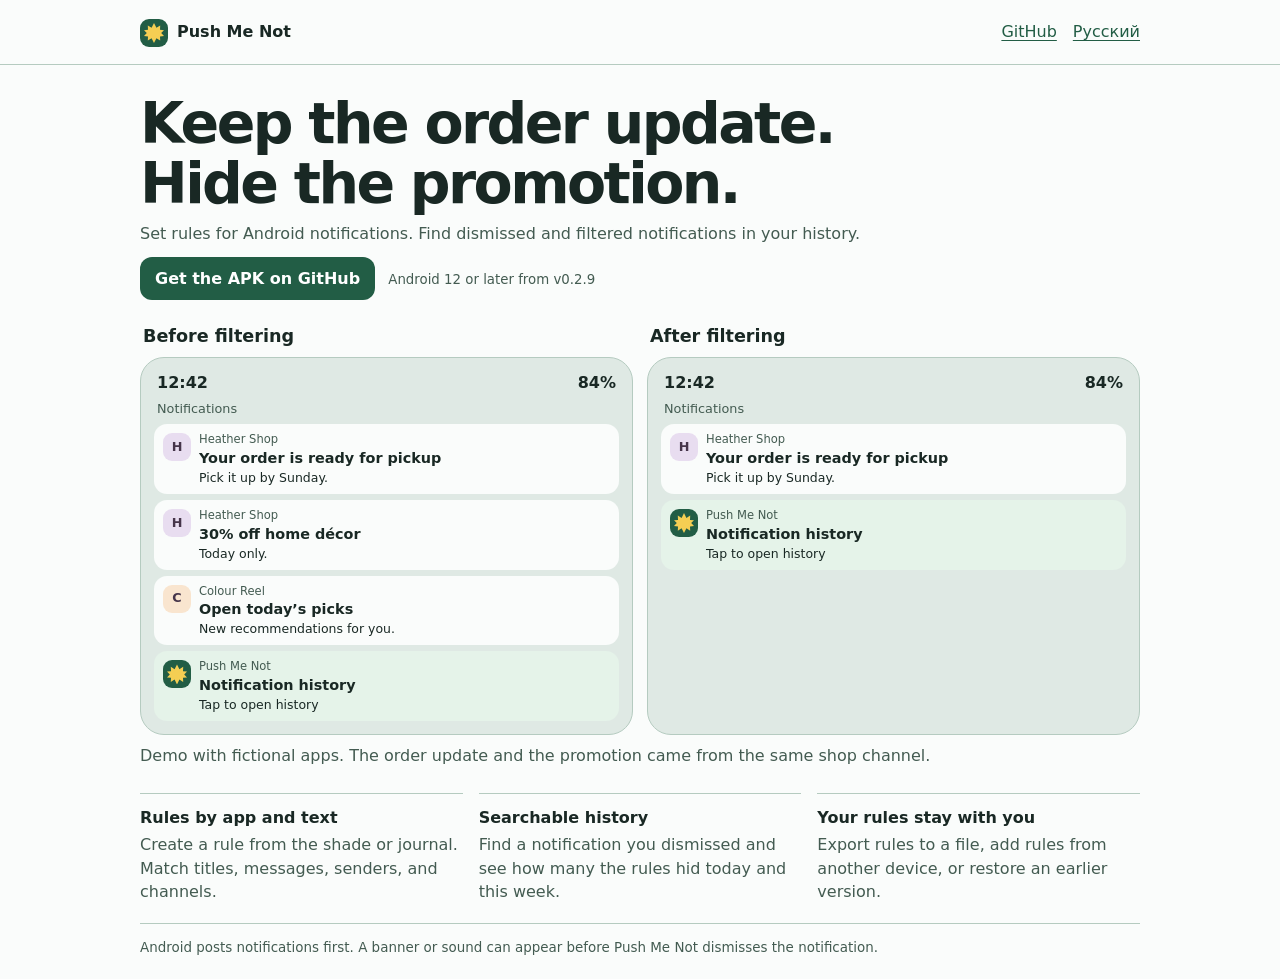
==== docs/index.html @ 068c9e7c "Show notification shade before and after filtering" ====
<!doctype html>
<html lang="en">
<head>
  <meta charset="utf-8">
  <meta name="viewport" content="width=device-width, initial-scale=1">
  <title>Push Me Not — Before filtering / After filtering</title>
  <meta name="description" content="Filter Android notifications with rules and keep a searchable history.">
  <link rel="alternate" hreflang="ru" href="ru/">
  <link rel="stylesheet" href="style.css">
</head>
<body>
<header><div class="wrap">
  <a class="brand" href="./"><span class="icon sun-icon" aria-hidden="true"><i class="sun"></i></span>Push Me Not</a>
  <nav><a href="https://github.com/VitalyOstanin/pushmenot">GitHub</a><a href="ru/" hreflang="ru" lang="ru">Русский</a></nav>
</div></header>
<main class="wrap">
  <section class="intro">
    <h1>Keep the order update. Hide the promotion.</h1>
    <p>Set rules for Android notifications. Find dismissed and filtered notifications in your history.</p>
    <a class="cta" href="https://github.com/VitalyOstanin/pushmenot/releases/latest">Get the APK on GitHub</a>
    <small>Android 12 or later from v0.2.9</small>
  </section>
  <figure>
    <div class="comparison">
      <section class="shot"><h2>Before filtering</h2><div class="shade"><div class="shade-bar"><span>12:42</span><span>84%</span></div><div class="shade-label">Notifications</div><article class="notice "><div class="icon " aria-hidden="true">H</div><div><span class="source">Heather Shop</span><strong>Your order is ready for pickup</strong><span class="message">Pick it up by Sunday.</span></div></article><article class="notice "><div class="icon " aria-hidden="true">H</div><div><span class="source">Heather Shop</span><strong>30% off home décor</strong><span class="message">Today only.</span></div></article><article class="notice offer"><div class="icon offer" aria-hidden="true">C</div><div><span class="source">Colour Reel</span><strong>Open today’s picks</strong><span class="message">New recommendations for you.</span></div></article><article class="notice shortcut"><div class="icon sun-icon" aria-hidden="true"><i class="sun"></i></div><div><span class="source">Push Me Not</span><strong>Notification history</strong><span class="message">Tap to open history</span></div></article></div></section>
      <section class="shot"><h2>After filtering</h2><div class="shade"><div class="shade-bar"><span>12:42</span><span>84%</span></div><div class="shade-label">Notifications</div><article class="notice "><div class="icon " aria-hidden="true">H</div><div><span class="source">Heather Shop</span><strong>Your order is ready for pickup</strong><span class="message">Pick it up by Sunday.</span></div></article><article class="notice shortcut"><div class="icon sun-icon" aria-hidden="true"><i class="sun"></i></div><div><span class="source">Push Me Not</span><strong>Notification history</strong><span class="message">Tap to open history</span></div></article></div></section>
    </div>
    <figcaption>Demo with fictional apps. The order update and the promotion came from the same shop channel.</figcaption>
  </figure>
  <section class="facts">
    <article><h2>Rules by app and text</h2><p>Create a rule from the shade or journal. Match titles, messages, senders, and channels.</p></article>
    <article><h2>Searchable history</h2><p>Find a notification you dismissed and see how many the rules hid today and this week.</p></article>
    <article><h2>Your rules stay with you</h2><p>Export rules to a file, add rules from another device, or restore an earlier version.</p></article>
  </section>
  <footer>Android posts notifications first. A banner or sound can appear before Push Me Not dismisses the notification.</footer>
</main>
</body>
</html>
---- docs/style.css ----
:root {
  color-scheme: light dark;
  --ink: #192824;
  --muted: #435b51;
  --green: #225d45;
  --on-green: #fff;
  --bg: #fafcfb;
  --line: #b5cbc0;
  --shade: #dfe9e4;
  --card: #fafcfb;
  --shortcut: #e5f3e9;
  --icon-shop: #e8ddf0;
  --icon-offer: #f9e5cf;
  --icon-ink: #46354a;
  --yellow: #f5ce53;
  font: 16px/1.45 system-ui, sans-serif;
}
@media (prefers-color-scheme: dark) {
  :root {
    --ink: #eef6ef;
    --muted: #bad0c3;
    --green: #afe1c3;
    --on-green: #162e23;
    --bg: #14231c;
    --line: #526c5e;
    --shade: #1d3027;
    --card: #293e34;
    --shortcut: #304d3d;
    --icon-shop: #cabbda;
    --icon-offer: #e9c8a6;
  }
}
* { box-sizing: border-box; }
body { margin: 0; background: var(--bg); color: var(--ink); }
.wrap { width: min(100% - 36px, 1000px); margin-inline: auto; }
header { border-bottom: 1px solid var(--line); }
header .wrap { min-height: 64px; display: flex; justify-content: space-between; align-items: center; gap: 14px; }
.brand { display: inline-flex; align-items: center; gap: 9px; color: var(--ink); font-weight: 750; text-decoration: none; }
nav { display: flex; gap: 16px; }
a { color: var(--green); text-underline-offset: 3px; }
a:focus-visible { outline: 3px solid var(--yellow); outline-offset: 4px; }
.intro { padding-block: 28px 24px; }
h1 { max-width: 23ch; margin: 0 0 8px; font-size: clamp(30px, 5vw, 57px); line-height: 1.06; letter-spacing: -.045em; text-wrap: balance; }
.intro p { margin: 0 0 12px; color: var(--muted); }
.cta { display: inline-block; border-radius: 12px; padding: 10px 15px; background: var(--green); color: var(--on-green); font-weight: 700; text-decoration: none; }
.intro small { display: inline-block; margin: 6px 0 0 8px; color: var(--muted); }
figure { margin: 0; }
.comparison { display: grid; grid-template-columns: repeat(2, minmax(0, 1fr)); gap: 14px; }
.shot { display: grid; grid-template-rows: auto 1fr; }
.shot h2 { font-size: 1.1rem; margin: 0 0 7px 3px; }
.shade { display: flex; flex-direction: column; gap: 6px; min-height: 357px; padding: 13px; border: 1px solid var(--line); border-radius: 24px; background: var(--shade); }
.shade-bar { display: flex; justify-content: space-between; font-weight: 700; padding: 0 3px; }
.shade-label { color: var(--muted); font-size: .8rem; padding-inline: 3px; }
.notice { display: grid; grid-template-columns: 28px minmax(0, 1fr); align-items: start; gap: 8px; padding: 7px 9px; background: var(--card); border-radius: 13px; }
.notice.shortcut { background: var(--shortcut); }
.notice span, .notice strong { display: block; overflow-wrap: anywhere; }
.notice .source { font-size: .72rem; color: var(--muted); }
.notice strong { font-size: .9rem; }
.notice .message { font-size: .78rem; }
.icon { width: 28px; height: 28px; display: grid; place-items: center; margin-top: 2px; background: var(--icon-shop); color: var(--icon-ink); border-radius: 9px; font-weight: 800; font-size: .8rem; }
.icon.offer { background: var(--icon-offer); }
.sun-icon { background: #225d45; }
.sun { width: 20px; height: 20px; background: var(--yellow); clip-path: polygon(50% 0,62% 24%,81% 12%,80% 34%,100% 36%,86% 50%,100% 65%,80% 67%,81% 88%,62% 76%,50% 100%,38% 76%,19% 88%,20% 67%,0 65%,14% 50%,0 36%,20% 34%,19% 12%,38% 24%); }
figcaption { margin-top: 9px; color: var(--muted); }
footer { margin-top: 20px; padding: 14px 0 22px; border-top: 1px solid var(--line); color: var(--muted); font-size: .84rem; }
@media (max-width: 480px) {
  .wrap { width: calc(100% - 22px); }
  .comparison { gap: 8px; }
  .shade { min-height: 0; padding: 6px; border-radius: 17px; }
  .notice { grid-template-columns: minmax(0, 1fr); padding: 6px; }
  .notice .icon { display: none; }
  .shot h2 { font-size: .98rem; }
  .intro small { margin-left: 0; display: block; }
}

.facts { display: grid; grid-template-columns: repeat(3, minmax(0, 1fr)); gap: 16px; margin-top: 26px; }
.facts article { border-top: 1px solid var(--line); padding-top: 12px; }
.facts h2 { font-size: 1rem; margin: 0 0 4px; }
.facts p { color: var(--muted); margin: 0; }
@media (max-width: 620px) { .facts { grid-template-columns: 1fr; } }
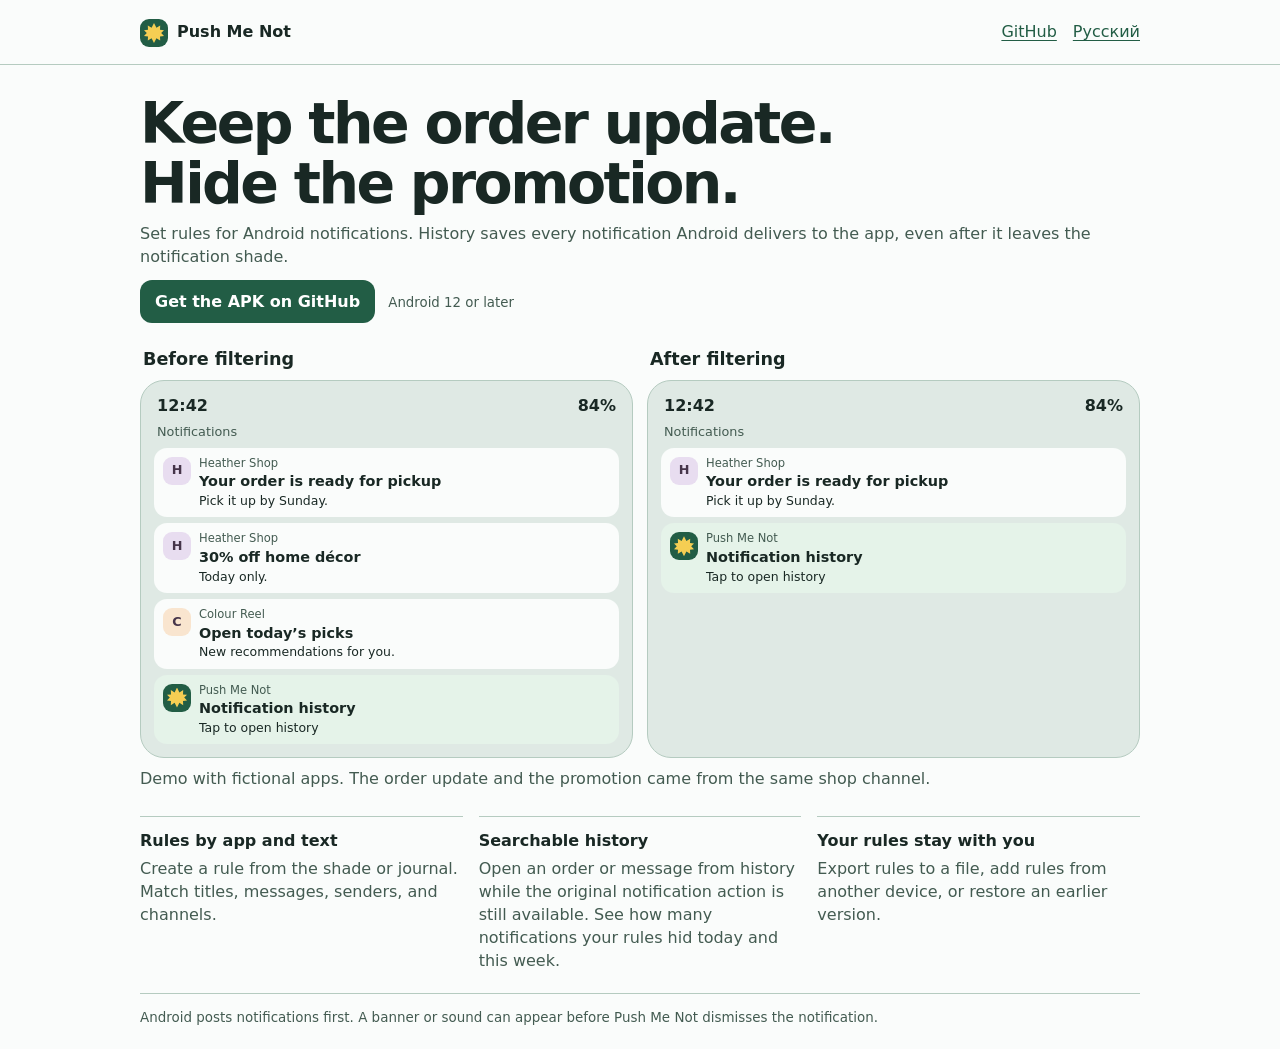
==== commit b8de87c3: "Clarify notification history on the project website" ====
--- a/docs/index.html
+++ b/docs/index.html
@@ -16,9 +16,9 @@
 <main class="wrap">
   <section class="intro">
     <h1>Keep the order update. Hide the promotion.</h1>
-    <p>Set rules for Android notifications. Find dismissed and filtered notifications in your history.</p>
+    <p>Set rules for Android notifications. History saves every notification Android delivers to the app, even after it leaves the notification shade.</p>
     <a class="cta" href="https://github.com/VitalyOstanin/pushmenot/releases/latest">Get the APK on GitHub</a>
-    <small>Android 12 or later from v0.2.9</small>
+    <small>Android 12 or later</small>
   </section>
   <figure>
     <div class="comparison">
@@ -29,7 +29,7 @@
   </figure>
   <section class="facts">
     <article><h2>Rules by app and text</h2><p>Create a rule from the shade or journal. Match titles, messages, senders, and channels.</p></article>
-    <article><h2>Searchable history</h2><p>Find a notification you dismissed and see how many the rules hid today and this week.</p></article>
+    <article><h2>Searchable history</h2><p>Open an order or message from history while the original notification action is still available. See how many notifications your rules hid today and this week.</p></article>
     <article><h2>Your rules stay with you</h2><p>Export rules to a file, add rules from another device, or restore an earlier version.</p></article>
   </section>
   <footer>Android posts notifications first. A banner or sound can appear before Push Me Not dismisses the notification.</footer>
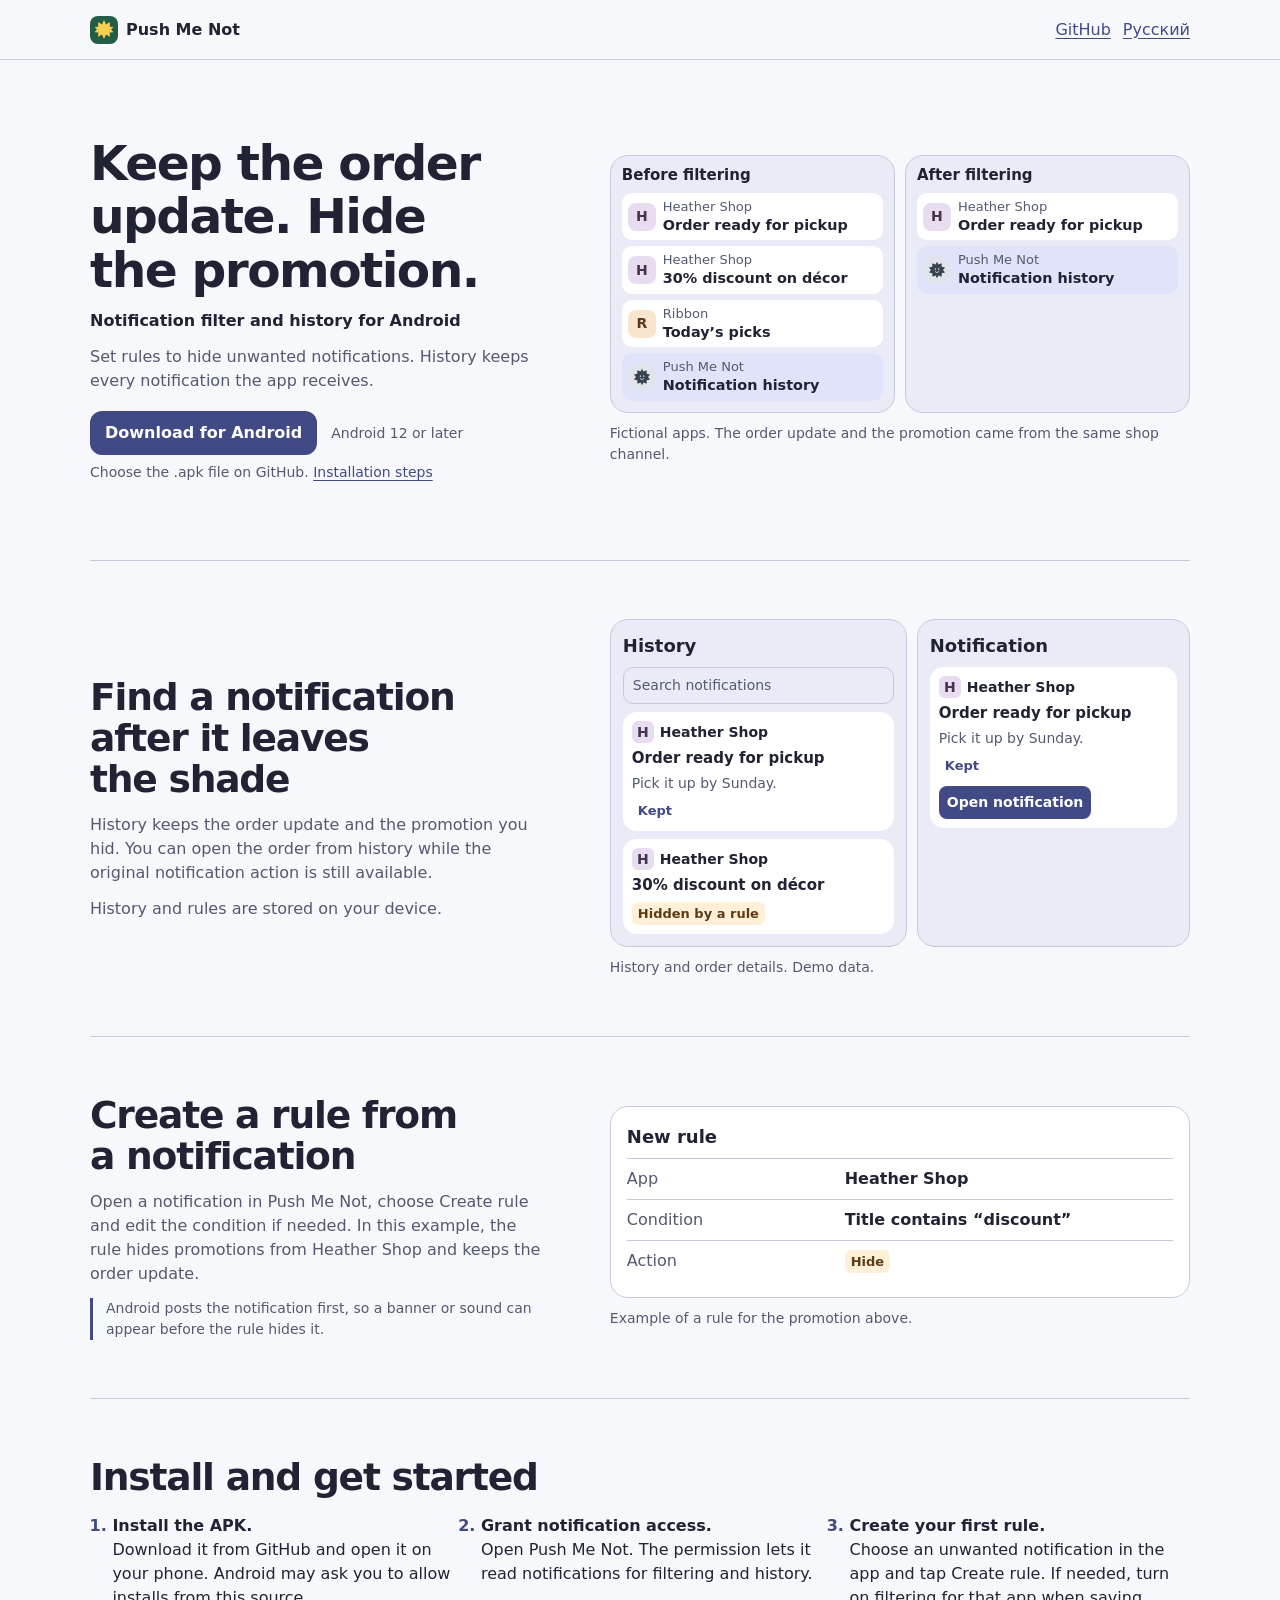
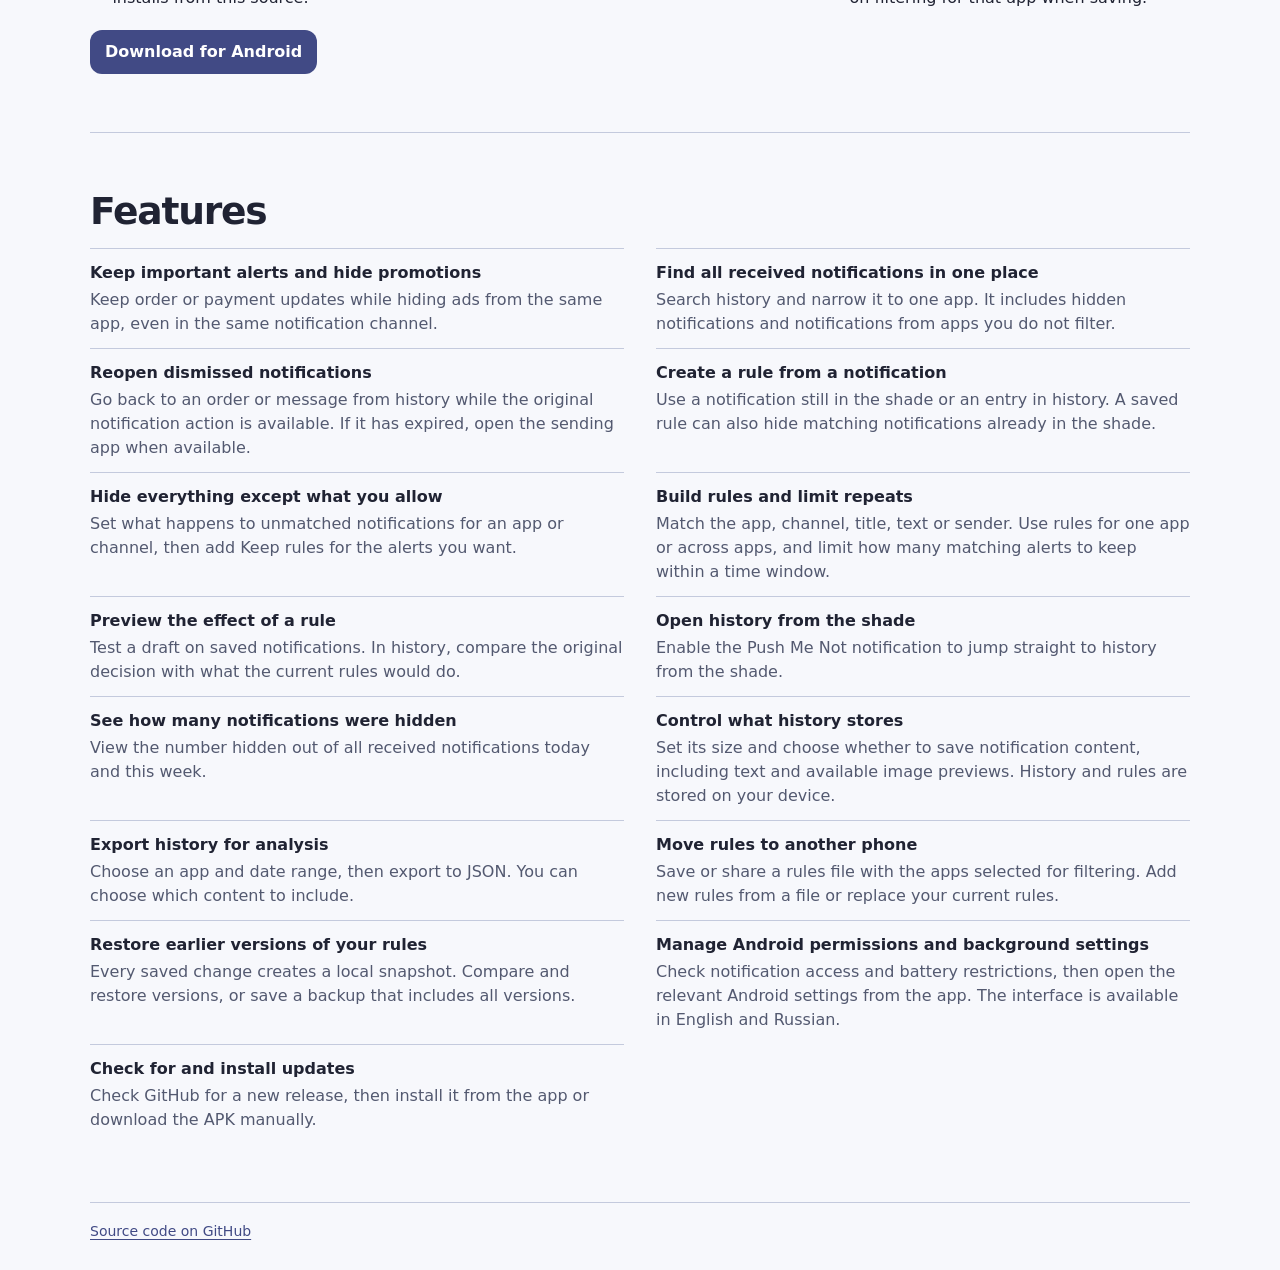
==== commit 7d24e84a: "Expand the project website and use the graphite palette" ====
--- a/docs/index.html
+++ b/docs/index.html
@@ -3,36 +3,138 @@
 <head>
   <meta charset="utf-8">
   <meta name="viewport" content="width=device-width, initial-scale=1">
-  <title>Push Me Not — Before filtering / After filtering</title>
-  <meta name="description" content="Filter Android notifications with rules and keep a searchable history.">
+  <title>Push Me Not — Notification filter and history</title>
+  <meta name="description" content="Filter Android notifications with local rules and find received notifications in a searchable history.">
   <link rel="alternate" hreflang="ru" href="ru/">
   <link rel="stylesheet" href="style.css">
 </head>
 <body>
-<header><div class="wrap">
-  <a class="brand" href="./"><span class="icon sun-icon" aria-hidden="true"><i class="sun"></i></span>Push Me Not</a>
-  <nav><a href="https://github.com/VitalyOstanin/pushmenot">GitHub</a><a href="ru/" hreflang="ru" lang="ru">Русский</a></nav>
-</div></header>
+<header class="site-header">
+  <div class="wrap header-inner">
+    <a class="brand" href="./"><span class="brand-icon"><span class="sun" aria-hidden="true"></span></span>Push Me Not</a>
+    <nav aria-label="Site navigation">
+      <a href="https://github.com/VitalyOstanin/pushmenot">GitHub</a>
+      <a href="ru/" class="language" hreflang="ru" lang="ru">Русский</a>
+    </nav>
+  </div>
+</header>
+
 <main class="wrap">
-  <section class="intro">
-    <h1>Keep the order update. Hide the promotion.</h1>
-    <p>Set rules for Android notifications. History saves every notification Android delivers to the app, even after it leaves the notification shade.</p>
-    <a class="cta" href="https://github.com/VitalyOstanin/pushmenot/releases/latest">Get the APK on GitHub</a>
-    <small>Android 12 or later</small>
+  <section class="hero" aria-labelledby="main-heading">
+    <div class="hero-copy">
+      <h1 id="main-heading">Keep the order update. Hide the promotion.</h1>
+      <p class="subtitle">Notification filter and history for Android</p>
+      <p class="lede">Set rules to hide unwanted notifications. History keeps every notification the app receives.</p>
+      <div class="download">
+        <a class="button" href="https://github.com/VitalyOstanin/pushmenot/releases/latest">Download for Android</a>
+        <span>Android 12 or later</span>
+      </div>
+      <p class="download-help">Choose the .apk file on GitHub. <a href="#install">Installation steps</a></p>
+    </div>
+    <figure class="demo">
+      <div class="comparison">
+        <div class="shade">
+          <h2>Before filtering</h2>
+          <ul><li class="notice "><span class="app-icon shop-icon" aria-hidden="true">H</span><div><span class="source">Heather Shop</span><strong>Order ready for pickup</strong></div></li><li class="notice "><span class="app-icon shop-icon" aria-hidden="true">H</span><div><span class="source">Heather Shop</span><strong>30% discount on décor</strong></div></li><li class="notice "><span class="app-icon rec-icon" aria-hidden="true">R</span><div><span class="source">Ribbon</span><strong>Today’s picks</strong></div></li><li class="notice shortcut"><span class="app-icon shortcut-icon" aria-hidden="true"><span class="sun" aria-hidden="true"></span></span><div><span class="source">Push Me Not</span><strong>Notification history</strong></div></li></ul>
+        </div>
+        <div class="shade">
+          <h2>After filtering</h2>
+          <ul><li class="notice "><span class="app-icon shop-icon" aria-hidden="true">H</span><div><span class="source">Heather Shop</span><strong>Order ready for pickup</strong></div></li><li class="notice shortcut"><span class="app-icon shortcut-icon" aria-hidden="true"><span class="sun" aria-hidden="true"></span></span><div><span class="source">Push Me Not</span><strong>Notification history</strong></div></li></ul>
+        </div>
+      </div>
+      <figcaption>Fictional apps. The order update and the promotion came from the same shop channel.</figcaption>
+    </figure>
   </section>
-  <figure>
-    <div class="comparison">
-      <section class="shot"><h2>Before filtering</h2><div class="shade"><div class="shade-bar"><span>12:42</span><span>84%</span></div><div class="shade-label">Notifications</div><article class="notice "><div class="icon " aria-hidden="true">H</div><div><span class="source">Heather Shop</span><strong>Your order is ready for pickup</strong><span class="message">Pick it up by Sunday.</span></div></article><article class="notice "><div class="icon " aria-hidden="true">H</div><div><span class="source">Heather Shop</span><strong>30% off home décor</strong><span class="message">Today only.</span></div></article><article class="notice offer"><div class="icon offer" aria-hidden="true">C</div><div><span class="source">Colour Reel</span><strong>Open today’s picks</strong><span class="message">New recommendations for you.</span></div></article><article class="notice shortcut"><div class="icon sun-icon" aria-hidden="true"><i class="sun"></i></div><div><span class="source">Push Me Not</span><strong>Notification history</strong><span class="message">Tap to open history</span></div></article></div></section>
-      <section class="shot"><h2>After filtering</h2><div class="shade"><div class="shade-bar"><span>12:42</span><span>84%</span></div><div class="shade-label">Notifications</div><article class="notice "><div class="icon " aria-hidden="true">H</div><div><span class="source">Heather Shop</span><strong>Your order is ready for pickup</strong><span class="message">Pick it up by Sunday.</span></div></article><article class="notice shortcut"><div class="icon sun-icon" aria-hidden="true"><i class="sun"></i></div><div><span class="source">Push Me Not</span><strong>Notification history</strong><span class="message">Tap to open history</span></div></article></div></section>
+
+  <section class="feature history" aria-labelledby="history-heading">
+    <div class="feature-copy">
+      <h2 id="history-heading">Find a notification after it leaves the shade</h2>
+      <p>History keeps the order update and the promotion you hid. You can open the order from history while the original notification action is still available.</p>
+      <p>History and rules are stored on your device.</p>
     </div>
-    <figcaption>Demo with fictional apps. The order update and the promotion came from the same shop channel.</figcaption>
-  </figure>
-  <section class="facts">
-    <article><h2>Rules by app and text</h2><p>Create a rule from the shade or journal. Match titles, messages, senders, and channels.</p></article>
-    <article><h2>Searchable history</h2><p>Open an order or message from history while the original notification action is still available. See how many notifications your rules hid today and this week.</p></article>
-    <article><h2>Your rules stay with you</h2><p>Export rules to a file, add rules from another device, or restore an earlier version.</p></article>
+    <figure class="app-figure">
+      <div class="app-demo">
+        <div class="history-list">
+          <p class="app-heading">History</p>
+          <p class="app-search">Search notifications</p>
+          <article class="entry">
+          <div class="entry-app"><span class="app-icon shop-icon" aria-hidden="true">H</span><strong>Heather Shop</strong></div>
+          <p class="entry-title">Order ready for pickup</p>
+          <p class="entry-body">Pick it up by Sunday.</p>
+          <span class="status ">Kept</span>
+        </article>
+        <article class="entry">
+          <div class="entry-app"><span class="app-icon shop-icon" aria-hidden="true">H</span><strong>Heather Shop</strong></div>
+          <p class="entry-title">30% discount on décor</p>
+
+          <span class="status status-hidden">Hidden by a rule</span>
+        </article>
+        </div>
+        <div class="detail" role="group" aria-label="Order notification details">
+          <p class="app-heading">Notification</p>
+          <div class="entry">
+            <div class="entry-app"><span class="app-icon shop-icon" aria-hidden="true">H</span><strong>Heather Shop</strong></div>
+            <p class="entry-title">Order ready for pickup</p>
+            <p class="entry-body">Pick it up by Sunday.</p>
+            <span class="status">Kept</span>
+            <span class="sample-action">Open notification</span>
+          </div>
+        </div>
+      </div>
+      <figcaption>History and order details. Demo data.</figcaption>
+    </figure>
   </section>
-  <footer>Android posts notifications first. A banner or sound can appear before Push Me Not dismisses the notification.</footer>
+
+  <section class="feature rule" aria-labelledby="rule-heading">
+    <div class="feature-copy">
+      <h2 id="rule-heading">Create a rule from a notification</h2>
+      <p>Open a notification in Push Me Not, choose Create rule and edit the condition if needed. In this example, the rule hides promotions from Heather Shop and keeps the order update.</p>
+      <p class="caveat">Android posts the notification first, so a banner or sound can appear before the rule hides it.</p>
+    </div>
+    <figure class="rule-figure">
+      <div class="rule-example">
+        <p class="app-heading">New rule</p>
+        <dl>
+          <div><dt>App</dt><dd>Heather Shop</dd></div>
+          <div><dt>Condition</dt><dd>Title contains “discount”</dd></div>
+          <div><dt>Action</dt><dd><span class="status status-hidden">Hide</span></dd></div>
+        </dl>
+      </div>
+      <figcaption>Example of a rule for the promotion above.</figcaption>
+    </figure>
+  </section>
+
+  <section class="install" id="install" aria-labelledby="install-heading">
+    <h2 id="install-heading">Install and get started</h2>
+    <ol>
+      <li><strong>Install the APK.</strong> Download it from GitHub and open it on your phone. Android may ask you to allow installs from this source.</li>
+      <li><strong>Grant notification access.</strong> Open Push Me Not. The permission lets it read notifications for filtering and history.</li>
+      <li><strong>Create your first rule.</strong> Choose an unwanted notification in the app and tap Create rule. If needed, turn on filtering for that app when saving.</li>
+    </ol>
+    <a class="button" href="https://github.com/VitalyOstanin/pushmenot/releases/latest">Download for Android</a>
+  </section>
+
+  <section class="features" aria-labelledby="features-heading">
+    <h2 id="features-heading">Features</h2>
+    <ul class="feature-list">
+      <li><strong>Keep important alerts and hide promotions</strong><p>Keep order or payment updates while hiding ads from the same app, even in the same notification channel.</p></li>
+      <li><strong>Find all received notifications in one place</strong><p>Search history and narrow it to one app. It includes hidden notifications and notifications from apps you do not filter.</p></li>
+      <li><strong>Reopen dismissed notifications</strong><p>Go back to an order or message from history while the original notification action is available. If it has expired, open the sending app when available.</p></li>
+      <li><strong>Create a rule from a notification</strong><p>Use a notification still in the shade or an entry in history. A saved rule can also hide matching notifications already in the shade.</p></li>
+      <li><strong>Hide everything except what you allow</strong><p>Set what happens to unmatched notifications for an app or channel, then add Keep rules for the alerts you want.</p></li>
+      <li><strong>Build rules and limit repeats</strong><p>Match the app, channel, title, text or sender. Use rules for one app or across apps, and limit how many matching alerts to keep within a time window.</p></li>
+      <li><strong>Preview the effect of a rule</strong><p>Test a draft on saved notifications. In history, compare the original decision with what the current rules would do.</p></li>
+      <li><strong>Open history from the shade</strong><p>Enable the Push Me Not notification to jump straight to history from the shade.</p></li>
+      <li><strong>See how many notifications were hidden</strong><p>View the number hidden out of all received notifications today and this week.</p></li>
+      <li><strong>Control what history stores</strong><p>Set its size and choose whether to save notification content, including text and available image previews. History and rules are stored on your device.</p></li>
+      <li><strong>Export history for analysis</strong><p>Choose an app and date range, then export to JSON. You can choose which content to include.</p></li>
+      <li><strong>Move rules to another phone</strong><p>Save or share a rules file with the apps selected for filtering. Add new rules from a file or replace your current rules.</p></li>
+      <li><strong>Restore earlier versions of your rules</strong><p>Every saved change creates a local snapshot. Compare and restore versions, or save a backup that includes all versions.</p></li>
+      <li><strong>Manage Android permissions and background settings</strong><p>Check notification access and battery restrictions, then open the relevant Android settings from the app. The interface is available in English and Russian.</p></li>
+      <li><strong>Check for and install updates</strong><p>Check GitHub for a new release, then install it from the app or download the APK manually.</p></li>
+    </ul>
+  </section>
 </main>
+<footer class="wrap site-footer"><a href="https://github.com/VitalyOstanin/pushmenot">Source code on GitHub</a></footer>
 </body>
 </html>
--- a/docs/style.css
+++ b/docs/style.css
@@ -1,80 +1,232 @@
 :root {
   color-scheme: light dark;
-  --ink: #192824;
-  --muted: #435b51;
-  --green: #225d45;
-  --on-green: #fff;
-  --bg: #fafcfb;
-  --line: #b5cbc0;
-  --shade: #dfe9e4;
-  --card: #fafcfb;
-  --shortcut: #e5f3e9;
-  --icon-shop: #e8ddf0;
-  --icon-offer: #f9e5cf;
-  --icon-ink: #46354a;
-  --yellow: #f5ce53;
-  font: 16px/1.45 system-ui, sans-serif;
-}
-@media (prefers-color-scheme: dark) {
-  :root {
-    --ink: #eef6ef;
-    --muted: #bad0c3;
-    --green: #afe1c3;
-    --on-green: #162e23;
-    --bg: #14231c;
-    --line: #526c5e;
-    --shade: #1d3027;
-    --card: #293e34;
-    --shortcut: #304d3d;
-    --icon-shop: #cabbda;
-    --icon-offer: #e9c8a6;
-  }
-}
+  --bg: light-dark(#f7f8fc, #171923);
+  --surface: light-dark(#fff, #252936);
+  --well: light-dark(#e9ecf6, #1d202c);
+  --ink: light-dark(#202333, #f0f1fa);
+  --muted: light-dark(#535970, #b9bfd1);
+  --line: light-dark(#c4cadd, #555e7c);
+  --accent: light-dark(#414a85, #b5bff8);
+  --on-accent: light-dark(#fff, #171923);
+  --highlight: light-dark(#dfe4fa, #363e60);
+  --warning-bg: light-dark(#fff0d7, #50391f);
+  --warning-ink: light-dark(#5c3b16, #ffdfaa);
+  --sun: #f5ce53;
+  font: 16px/1.5 system-ui, sans-serif;
+}
+
 * { box-sizing: border-box; }
-body { margin: 0; background: var(--bg); color: var(--ink); }
-.wrap { width: min(100% - 36px, 1000px); margin-inline: auto; }
-header { border-bottom: 1px solid var(--line); }
-header .wrap { min-height: 64px; display: flex; justify-content: space-between; align-items: center; gap: 14px; }
-.brand { display: inline-flex; align-items: center; gap: 9px; color: var(--ink); font-weight: 750; text-decoration: none; }
-nav { display: flex; gap: 16px; }
-a { color: var(--green); text-underline-offset: 3px; }
-a:focus-visible { outline: 3px solid var(--yellow); outline-offset: 4px; }
-.intro { padding-block: 28px 24px; }
-h1 { max-width: 23ch; margin: 0 0 8px; font-size: clamp(30px, 5vw, 57px); line-height: 1.06; letter-spacing: -.045em; text-wrap: balance; }
-.intro p { margin: 0 0 12px; color: var(--muted); }
-.cta { display: inline-block; border-radius: 12px; padding: 10px 15px; background: var(--green); color: var(--on-green); font-weight: 700; text-decoration: none; }
-.intro small { display: inline-block; margin: 6px 0 0 8px; color: var(--muted); }
-figure { margin: 0; }
-.comparison { display: grid; grid-template-columns: repeat(2, minmax(0, 1fr)); gap: 14px; }
-.shot { display: grid; grid-template-rows: auto 1fr; }
-.shot h2 { font-size: 1.1rem; margin: 0 0 7px 3px; }
-.shade { display: flex; flex-direction: column; gap: 6px; min-height: 357px; padding: 13px; border: 1px solid var(--line); border-radius: 24px; background: var(--shade); }
-.shade-bar { display: flex; justify-content: space-between; font-weight: 700; padding: 0 3px; }
-.shade-label { color: var(--muted); font-size: .8rem; padding-inline: 3px; }
-.notice { display: grid; grid-template-columns: 28px minmax(0, 1fr); align-items: start; gap: 8px; padding: 7px 9px; background: var(--card); border-radius: 13px; }
-.notice.shortcut { background: var(--shortcut); }
-.notice span, .notice strong { display: block; overflow-wrap: anywhere; }
-.notice .source { font-size: .72rem; color: var(--muted); }
-.notice strong { font-size: .9rem; }
-.notice .message { font-size: .78rem; }
-.icon { width: 28px; height: 28px; display: grid; place-items: center; margin-top: 2px; background: var(--icon-shop); color: var(--icon-ink); border-radius: 9px; font-weight: 800; font-size: .8rem; }
-.icon.offer { background: var(--icon-offer); }
-.sun-icon { background: #225d45; }
-.sun { width: 20px; height: 20px; background: var(--yellow); clip-path: polygon(50% 0,62% 24%,81% 12%,80% 34%,100% 36%,86% 50%,100% 65%,80% 67%,81% 88%,62% 76%,50% 100%,38% 76%,19% 88%,20% 67%,0 65%,14% 50%,0 36%,20% 34%,19% 12%,38% 24%); }
-figcaption { margin-top: 9px; color: var(--muted); }
-footer { margin-top: 20px; padding: 14px 0 22px; border-top: 1px solid var(--line); color: var(--muted); font-size: .84rem; }
-@media (max-width: 480px) {
-  .wrap { width: calc(100% - 22px); }
-  .comparison { gap: 8px; }
-  .shade { min-height: 0; padding: 6px; border-radius: 17px; }
-  .notice { grid-template-columns: minmax(0, 1fr); padding: 6px; }
-  .notice .icon { display: none; }
-  .shot h2 { font-size: .98rem; }
-  .intro small { margin-left: 0; display: block; }
-}
-
-.facts { display: grid; grid-template-columns: repeat(3, minmax(0, 1fr)); gap: 16px; margin-top: 26px; }
-.facts article { border-top: 1px solid var(--line); padding-top: 12px; }
-.facts h2 { font-size: 1rem; margin: 0 0 4px; }
-.facts p { color: var(--muted); margin: 0; }
-@media (max-width: 620px) { .facts { grid-template-columns: 1fr; } }
+body { margin: 0; color: var(--ink); background: var(--bg); }
+.wrap { width: min(100% - 40px, 1100px); margin-inline: auto; }
+p, h1, h2, figure, ul, ol, dl { margin: 0; }
+p, li, h1, h2 { overflow-wrap: break-word; }
+a { color: var(--accent); text-underline-offset: .2em; }
+a:focus-visible { outline: 3px solid var(--accent); outline-offset: 4px; }
+h1, h2 { line-height: 1.1; letter-spacing: -.032em; text-wrap: balance; }
+h1 { font-size: clamp(2rem, 3.8vw, 3.4rem); }
+h2 { font-size: clamp(1.5rem, 3.1vw, 2.35rem); }
+figcaption { margin-top: 10px; color: var(--muted); font-size: .875rem; }
+
+.header-inner, .header-inner nav { display: flex; align-items: center; gap: 12px; }
+.site-header { border-bottom: 1px solid var(--line); }
+.header-inner { min-height: 59px; justify-content: space-between; }
+.header-inner nav { flex-wrap: wrap; }
+.brand {
+  display: inline-flex;
+  align-items: center;
+  gap: 8px;
+  color: var(--ink);
+  font-weight: 760;
+  text-decoration: none;
+}
+.brand-icon, .app-icon {
+  display: grid;
+  place-items: center;
+  flex: none;
+  width: 28px;
+  height: 28px;
+  border-radius: 8px;
+  font-size: .875rem;
+  font-weight: 800;
+}
+.brand-icon { background: #225d45; }
+.shortcut-icon {
+  border-radius: 50%;
+  background: light-dark(#e1e5eb, #38434e);
+  color: light-dark(#374350, #f0f3f7);
+}
+.sun {
+  width: 19px;
+  height: 19px;
+  background: var(--sun);
+  clip-path: polygon(50% 0,61% 24%,80% 10%,81% 35%,100% 37%,87% 50%,100% 65%,80% 66%,81% 89%,61% 76%,50% 100%,39% 76%,19% 89%,20% 66%,0 65%,13% 50%,0 37%,19% 35%,20% 10%,39% 24%);
+}
+
+.notice .shortcut-icon .sun {
+  width: 100%;
+  height: 100%;
+  background: currentColor;
+  clip-path: none;
+  mask: url("data:image/svg+xml,%3Csvg%20xmlns%3D%22http%3A//www.w3.org/2000/svg%22%20viewBox%3D%220%200%20108%20108%22%3E%3Cpath%20transform%3D%22translate%2814%2014%29%20scale%280.8%200.8%29%22%20fill%3D%22%23fff%22%20fill-rule%3D%22evenodd%22%20d%3D%22M50%2C10%20L57%2C24%2072%2C18%2073%2C34%2089%2C38%2079%2C50%2089%2C62%2073%2C66%2072%2C82%2057%2C76%2050%2C90%2043%2C76%2028%2C82%2027%2C66%2011%2C62%2021%2C50%2011%2C38%2027%2C34%2028%2C18%2043%2C24%20Z%20M45%2C46%20A3%2C4%200%2C1%201%2C39%2C46%20A3%2C4%200%2C1%201%2C45%2C46%20Z%20M61%2C46%20A3%2C4%200%2C1%201%2C55%2C46%20A3%2C4%200%2C1%201%2C61%2C46%20Z%20M40%2C58.1%20Q50%2C67.9%2060%2C58.1%20A1.5%2C1.5%200%2C0%200%2C58%2C55.9%20Q50%2C63.1%2042%2C55.9%20A1.5%2C1.5%200%2C0%200%2C40%2C58.1%20Z%22/%3E%3C/svg%3E") center / contain no-repeat;
+}
+
+.hero, .feature {
+  display: grid;
+  grid-template-columns: minmax(0, .88fr) minmax(0, 1.12fr);
+  column-gap: clamp(28px, 5vw, 66px);
+  row-gap: 20px;
+}
+.hero { align-items: center; padding-block: clamp(28px, 6vw, 78px); }
+.subtitle { margin-top: 12px; font-weight: 700; }
+.lede, .feature-copy p { margin-top: 12px; color: var(--muted); }
+.download { display: flex; align-items: center; flex-wrap: wrap; gap: 9px 14px; margin-top: 18px; }
+.download span, .download-help { color: var(--muted); font-size: .875rem; }
+.download-help { margin-top: 7px; }
+.download-help a { display: inline-block; }
+.button {
+  display: inline-block;
+  padding: 10px 15px;
+  border-radius: 12px;
+  background: var(--accent);
+  color: var(--on-accent);
+  font-weight: 720;
+  text-decoration: none;
+}
+
+.comparison { display: grid; grid-template-columns: repeat(2, minmax(0, 1fr)); gap: 10px; }
+.shade { min-width: 0; padding: 11px; border: 1px solid var(--line); border-radius: 18px; background: var(--well); }
+.shade h2 { margin: 0 0 9px; font-size: .9375rem; letter-spacing: 0; }
+.shade ul { display: grid; gap: 6px; padding: 0; list-style: none; }
+.notice {
+  display: grid;
+  grid-template-columns: auto minmax(0, 1fr);
+  gap: 7px;
+  align-items: center;
+  min-width: 0;
+  padding: 6px;
+  background: var(--surface);
+  border-radius: 10px;
+  line-height: 1.22;
+}
+.notice .source { display: block; color: var(--muted); font-size: .8125rem; }
+.notice strong { display: block; margin-top: 2px; font-size: .9rem; }
+.notice.shortcut { background: var(--highlight); }
+.shop-icon { color: #46354a; background: #e8ddf0; }
+.rec-icon { color: #5b3a22; background: #f9e5cf; }
+
+.feature, .install, .features {
+  align-items: center;
+  padding-block: clamp(29px, 5vw, 58px);
+  border-top: 1px solid var(--line);
+}
+.app-demo {
+  display: grid;
+  grid-template-columns: minmax(0, 1fr) minmax(0, .92fr);
+  gap: 10px;
+  color: var(--ink);
+}
+.history-list, .detail {
+  padding: 12px;
+  background: var(--well);
+  border: 1px solid var(--line);
+  border-radius: 18px;
+}
+.app-heading { font-size: 1.125rem; font-weight: 700; }
+.app-search {
+  margin-top: 8px;
+  padding: 7px 9px;
+  border: 1px solid var(--line);
+  border-radius: 10px;
+  color: var(--muted);
+  font-size: .875rem;
+}
+.entry { margin-top: 8px; padding: 9px; border-radius: 14px; background: var(--surface); }
+.entry-app { display: flex; align-items: center; gap: 6px; font-size: .875rem; }
+.entry-app .app-icon { width: 22px; height: 22px; border-radius: 6px; }
+.entry-title { margin-top: 4px; font-weight: 680; font-size: .9375rem; }
+.entry-body { margin-top: 3px; color: var(--muted); font-size: .875rem; }
+.status {
+  display: inline-block;
+  margin-top: 5px;
+  padding: 2px 6px;
+  border-radius: 6px;
+  font-size: .8125rem;
+  font-weight: 650;
+  color: var(--accent);
+}
+.status-hidden { background: var(--warning-bg); color: var(--warning-ink); }
+.sample-action {
+  display: block;
+  width: fit-content;
+  margin-top: 9px;
+  padding: 6px 8px;
+  border-radius: 8px;
+  background: var(--accent);
+  color: var(--on-accent);
+  font-size: .875rem;
+  font-weight: 650;
+}
+.caveat { padding-left: 13px; border-left: 3px solid var(--accent); font-size: .875rem; }
+.rule-example { padding: 16px; border: 1px solid var(--line); border-radius: 18px; background: var(--surface); }
+.rule-example dl { margin-top: 8px; }
+.rule-example dl div { display: grid; grid-template-columns: minmax(0, .78fr) minmax(0, 1.22fr); gap: 8px; padding-block: 8px; border-top: 1px solid var(--line); }
+.rule-example dt { color: var(--muted); }
+.rule-example dd { margin: 0; font-weight: 660; overflow-wrap: break-word; }
+.rule-example .status { margin: 0; }
+.install ol {
+  display: grid;
+  grid-template-columns: repeat(3, minmax(0, 1fr));
+  gap: 20px 28px;
+  margin: 16px 0 20px;
+  padding-left: 1.4rem;
+}
+.install li::marker { font-weight: 750; color: var(--accent); }
+.install li strong { display: block; }
+.feature-list {
+  display: grid;
+  grid-template-columns: repeat(2, minmax(0, 1fr));
+  gap: 0 32px;
+  margin-top: 16px;
+  padding: 0;
+}
+.feature-list li {
+  list-style-type: none;
+  padding-block: 12px;
+  border-top: 1px solid var(--line);
+}
+.feature-list p { margin-top: 3px; color: var(--muted); }
+.site-footer { padding-block: 18px 28px; border-top: 1px solid var(--line); font-size: .875rem; }
+
+@media (max-width: 820px) {
+  .hero, .feature { grid-template-columns: minmax(0, 1fr); }
+  .hero-copy, .feature-copy { max-width: 630px; }
+  .demo, .app-figure, .rule-figure { max-width: 620px; }
+}
+
+@media (max-width: 550px) {
+  .wrap { width: calc(100% - 24px); }
+  .subtitle, .lede { margin-top: 7px; }
+  .download { margin-top: 12px; gap: 4px 9px; }
+  .download-help { margin-top: 4px; }
+  .header-inner { gap: 8px; min-height: 52px; }
+  .header-inner nav { gap: 9px; font-size: .9375rem; }
+  .hero { row-gap: 14px; padding-top: 17px; }
+  h1 { font-size: clamp(1.75rem, 7.5vw, 2.9rem); }
+  .comparison { gap: 6px; }
+  .shade { padding: 6px; border-radius: 12px; }
+  .notice .app-icon { width: 21px; height: 21px; border-radius: 6px; font-size: .75rem; }
+  .notice .sun { width: 15px; height: 15px; }
+  .notice { gap: 5px; padding: 4px; }
+  .history-list, .detail { padding: 7px; }
+  .app-demo { gap: 6px; }
+  .entry { padding: 6px; }
+  .install ol { grid-template-columns: minmax(0, 1fr); gap: 10px; }
+  .feature-list { grid-template-columns: minmax(0, 1fr); }
+}
+
+@media (max-width: 350px) {
+  .app-demo { grid-template-columns: minmax(0, 1fr); }
+  .notice .app-icon { width: 18px; height: 18px; }
+  .notice .sun { width: 13px; height: 13px; }
+  .notice { gap: 4px; }
+}
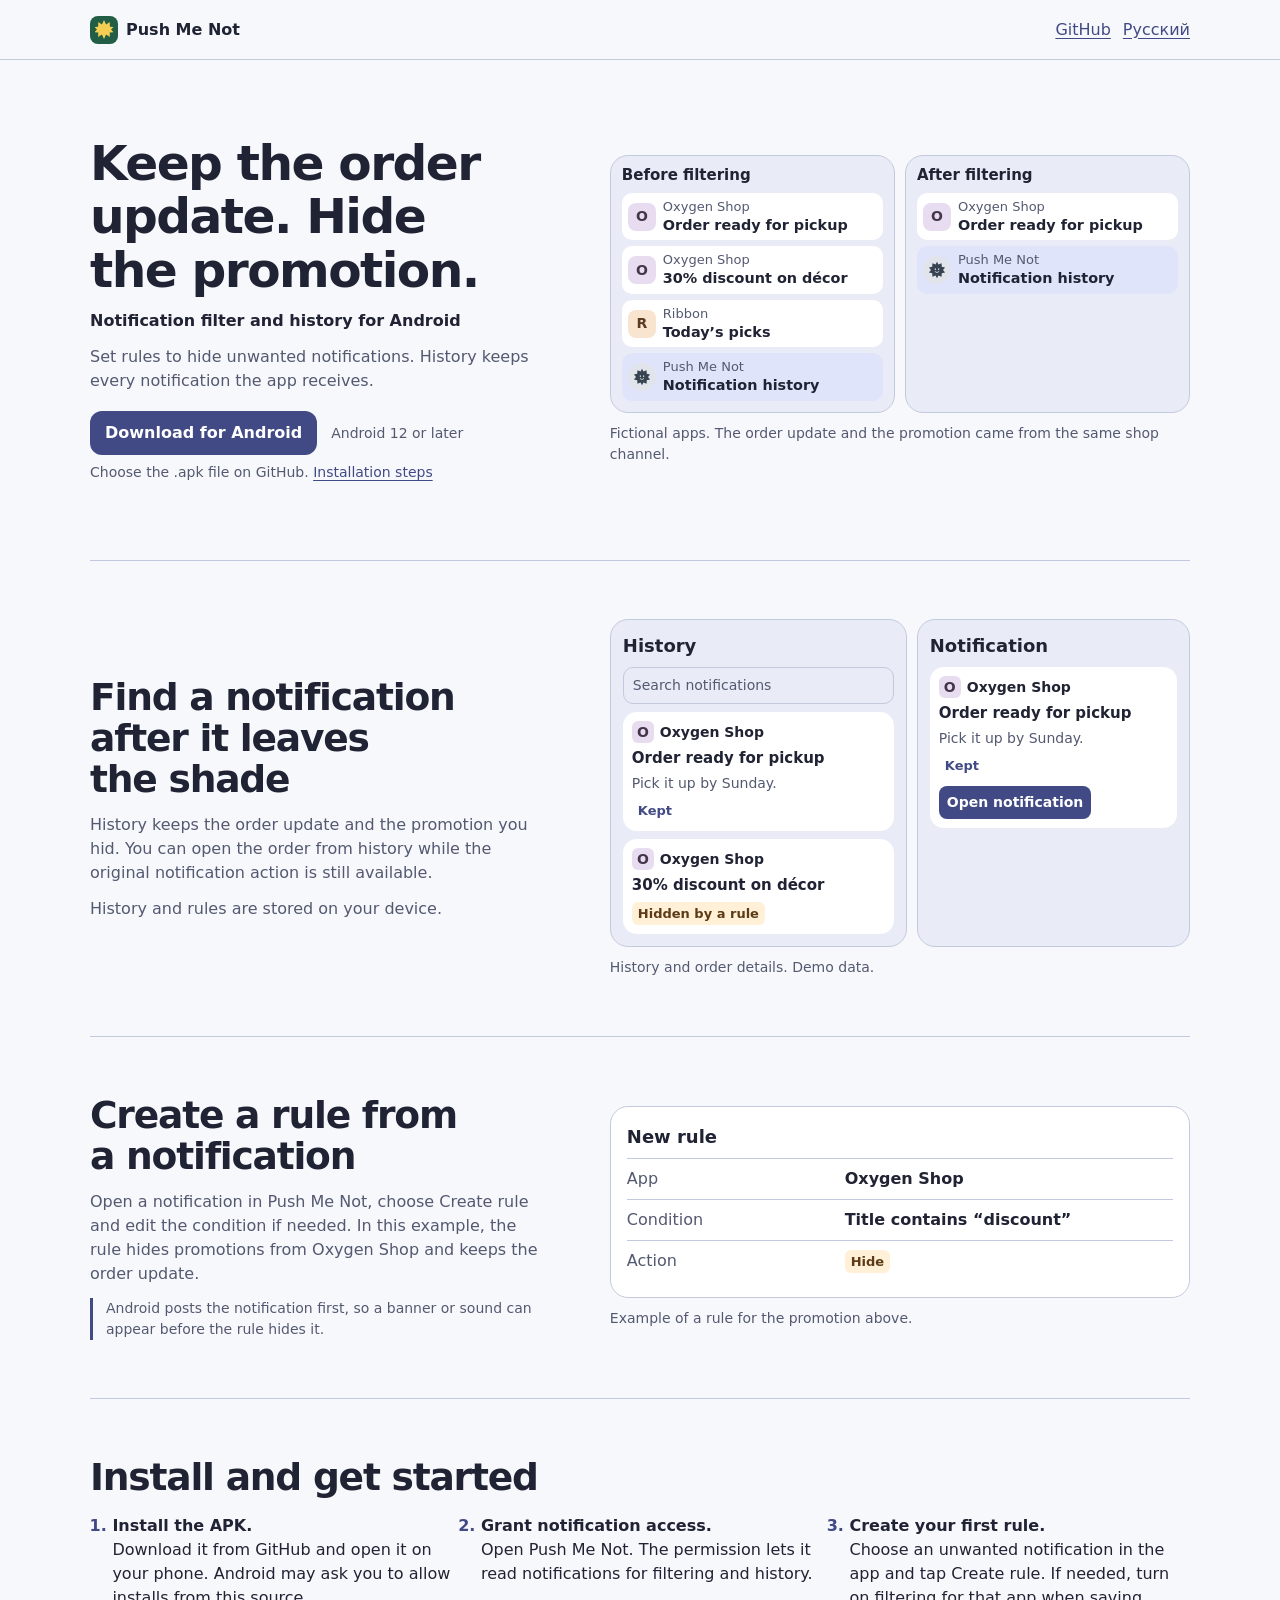
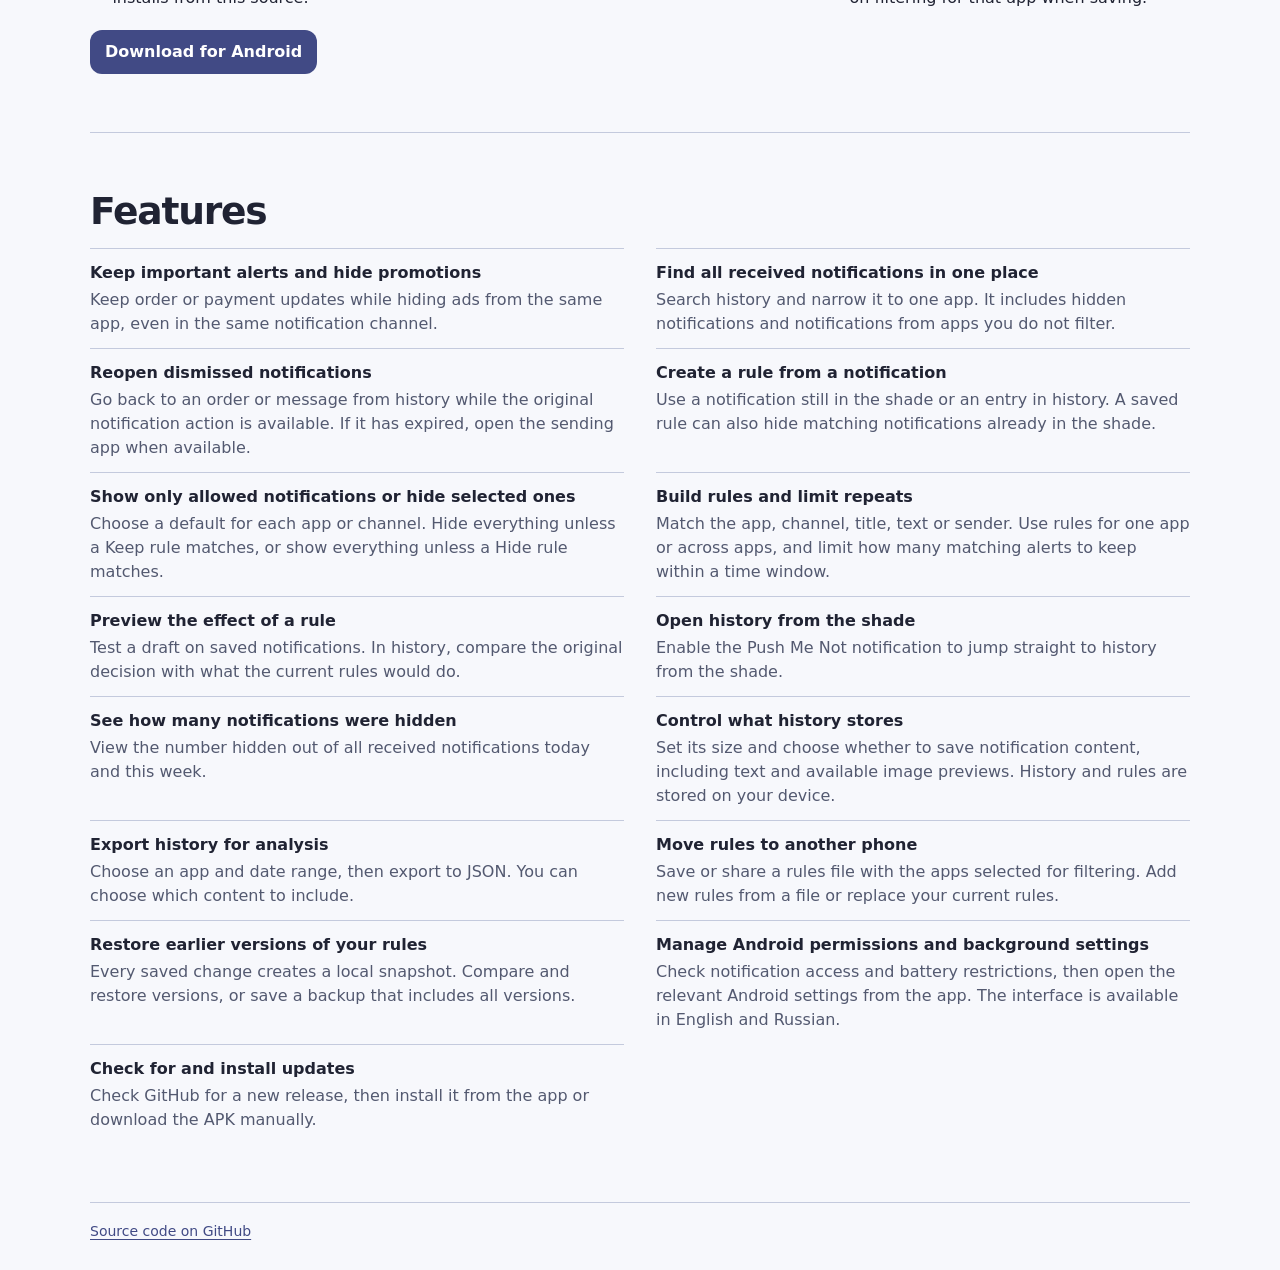
==== commit e3465339: "Explain both notification filtering modes" ====
--- a/docs/index.html
+++ b/docs/index.html
@@ -35,11 +35,11 @@
       <div class="comparison">
         <div class="shade">
           <h2>Before filtering</h2>
-          <ul><li class="notice "><span class="app-icon shop-icon" aria-hidden="true">H</span><div><span class="source">Heather Shop</span><strong>Order ready for pickup</strong></div></li><li class="notice "><span class="app-icon shop-icon" aria-hidden="true">H</span><div><span class="source">Heather Shop</span><strong>30% discount on décor</strong></div></li><li class="notice "><span class="app-icon rec-icon" aria-hidden="true">R</span><div><span class="source">Ribbon</span><strong>Today’s picks</strong></div></li><li class="notice shortcut"><span class="app-icon shortcut-icon" aria-hidden="true"><span class="sun" aria-hidden="true"></span></span><div><span class="source">Push Me Not</span><strong>Notification history</strong></div></li></ul>
+          <ul><li class="notice "><span class="app-icon shop-icon" aria-hidden="true">O</span><div><span class="source">Oxygen Shop</span><strong>Order ready for pickup</strong></div></li><li class="notice "><span class="app-icon shop-icon" aria-hidden="true">O</span><div><span class="source">Oxygen Shop</span><strong>30% discount on décor</strong></div></li><li class="notice "><span class="app-icon rec-icon" aria-hidden="true">R</span><div><span class="source">Ribbon</span><strong>Today’s picks</strong></div></li><li class="notice shortcut"><span class="app-icon shortcut-icon" aria-hidden="true"><span class="sun" aria-hidden="true"></span></span><div><span class="source">Push Me Not</span><strong>Notification history</strong></div></li></ul>
         </div>
         <div class="shade">
           <h2>After filtering</h2>
-          <ul><li class="notice "><span class="app-icon shop-icon" aria-hidden="true">H</span><div><span class="source">Heather Shop</span><strong>Order ready for pickup</strong></div></li><li class="notice shortcut"><span class="app-icon shortcut-icon" aria-hidden="true"><span class="sun" aria-hidden="true"></span></span><div><span class="source">Push Me Not</span><strong>Notification history</strong></div></li></ul>
+          <ul><li class="notice "><span class="app-icon shop-icon" aria-hidden="true">O</span><div><span class="source">Oxygen Shop</span><strong>Order ready for pickup</strong></div></li><li class="notice shortcut"><span class="app-icon shortcut-icon" aria-hidden="true"><span class="sun" aria-hidden="true"></span></span><div><span class="source">Push Me Not</span><strong>Notification history</strong></div></li></ul>
         </div>
       </div>
       <figcaption>Fictional apps. The order update and the promotion came from the same shop channel.</figcaption>
@@ -58,13 +58,13 @@
           <p class="app-heading">History</p>
           <p class="app-search">Search notifications</p>
           <article class="entry">
-          <div class="entry-app"><span class="app-icon shop-icon" aria-hidden="true">H</span><strong>Heather Shop</strong></div>
+          <div class="entry-app"><span class="app-icon shop-icon" aria-hidden="true">O</span><strong>Oxygen Shop</strong></div>
           <p class="entry-title">Order ready for pickup</p>
           <p class="entry-body">Pick it up by Sunday.</p>
           <span class="status ">Kept</span>
         </article>
         <article class="entry">
-          <div class="entry-app"><span class="app-icon shop-icon" aria-hidden="true">H</span><strong>Heather Shop</strong></div>
+          <div class="entry-app"><span class="app-icon shop-icon" aria-hidden="true">O</span><strong>Oxygen Shop</strong></div>
           <p class="entry-title">30% discount on décor</p>
 
           <span class="status status-hidden">Hidden by a rule</span>
@@ -73,7 +73,7 @@
         <div class="detail" role="group" aria-label="Order notification details">
           <p class="app-heading">Notification</p>
           <div class="entry">
-            <div class="entry-app"><span class="app-icon shop-icon" aria-hidden="true">H</span><strong>Heather Shop</strong></div>
+            <div class="entry-app"><span class="app-icon shop-icon" aria-hidden="true">O</span><strong>Oxygen Shop</strong></div>
             <p class="entry-title">Order ready for pickup</p>
             <p class="entry-body">Pick it up by Sunday.</p>
             <span class="status">Kept</span>
@@ -88,14 +88,14 @@
   <section class="feature rule" aria-labelledby="rule-heading">
     <div class="feature-copy">
       <h2 id="rule-heading">Create a rule from a notification</h2>
-      <p>Open a notification in Push Me Not, choose Create rule and edit the condition if needed. In this example, the rule hides promotions from Heather Shop and keeps the order update.</p>
+      <p>Open a notification in Push Me Not, choose Create rule and edit the condition if needed. In this example, the rule hides promotions from Oxygen Shop and keeps the order update.</p>
       <p class="caveat">Android posts the notification first, so a banner or sound can appear before the rule hides it.</p>
     </div>
     <figure class="rule-figure">
       <div class="rule-example">
         <p class="app-heading">New rule</p>
         <dl>
-          <div><dt>App</dt><dd>Heather Shop</dd></div>
+          <div><dt>App</dt><dd>Oxygen Shop</dd></div>
           <div><dt>Condition</dt><dd>Title contains “discount”</dd></div>
           <div><dt>Action</dt><dd><span class="status status-hidden">Hide</span></dd></div>
         </dl>
@@ -121,7 +121,7 @@
       <li><strong>Find all received notifications in one place</strong><p>Search history and narrow it to one app. It includes hidden notifications and notifications from apps you do not filter.</p></li>
       <li><strong>Reopen dismissed notifications</strong><p>Go back to an order or message from history while the original notification action is available. If it has expired, open the sending app when available.</p></li>
       <li><strong>Create a rule from a notification</strong><p>Use a notification still in the shade or an entry in history. A saved rule can also hide matching notifications already in the shade.</p></li>
-      <li><strong>Hide everything except what you allow</strong><p>Set what happens to unmatched notifications for an app or channel, then add Keep rules for the alerts you want.</p></li>
+      <li><strong>Show only allowed notifications or hide selected ones</strong><p>Choose a default for each app or channel. Hide everything unless a Keep rule matches, or show everything unless a Hide rule matches.</p></li>
       <li><strong>Build rules and limit repeats</strong><p>Match the app, channel, title, text or sender. Use rules for one app or across apps, and limit how many matching alerts to keep within a time window.</p></li>
       <li><strong>Preview the effect of a rule</strong><p>Test a draft on saved notifications. In history, compare the original decision with what the current rules would do.</p></li>
       <li><strong>Open history from the shade</strong><p>Enable the Push Me Not notification to jump straight to history from the shade.</p></li>
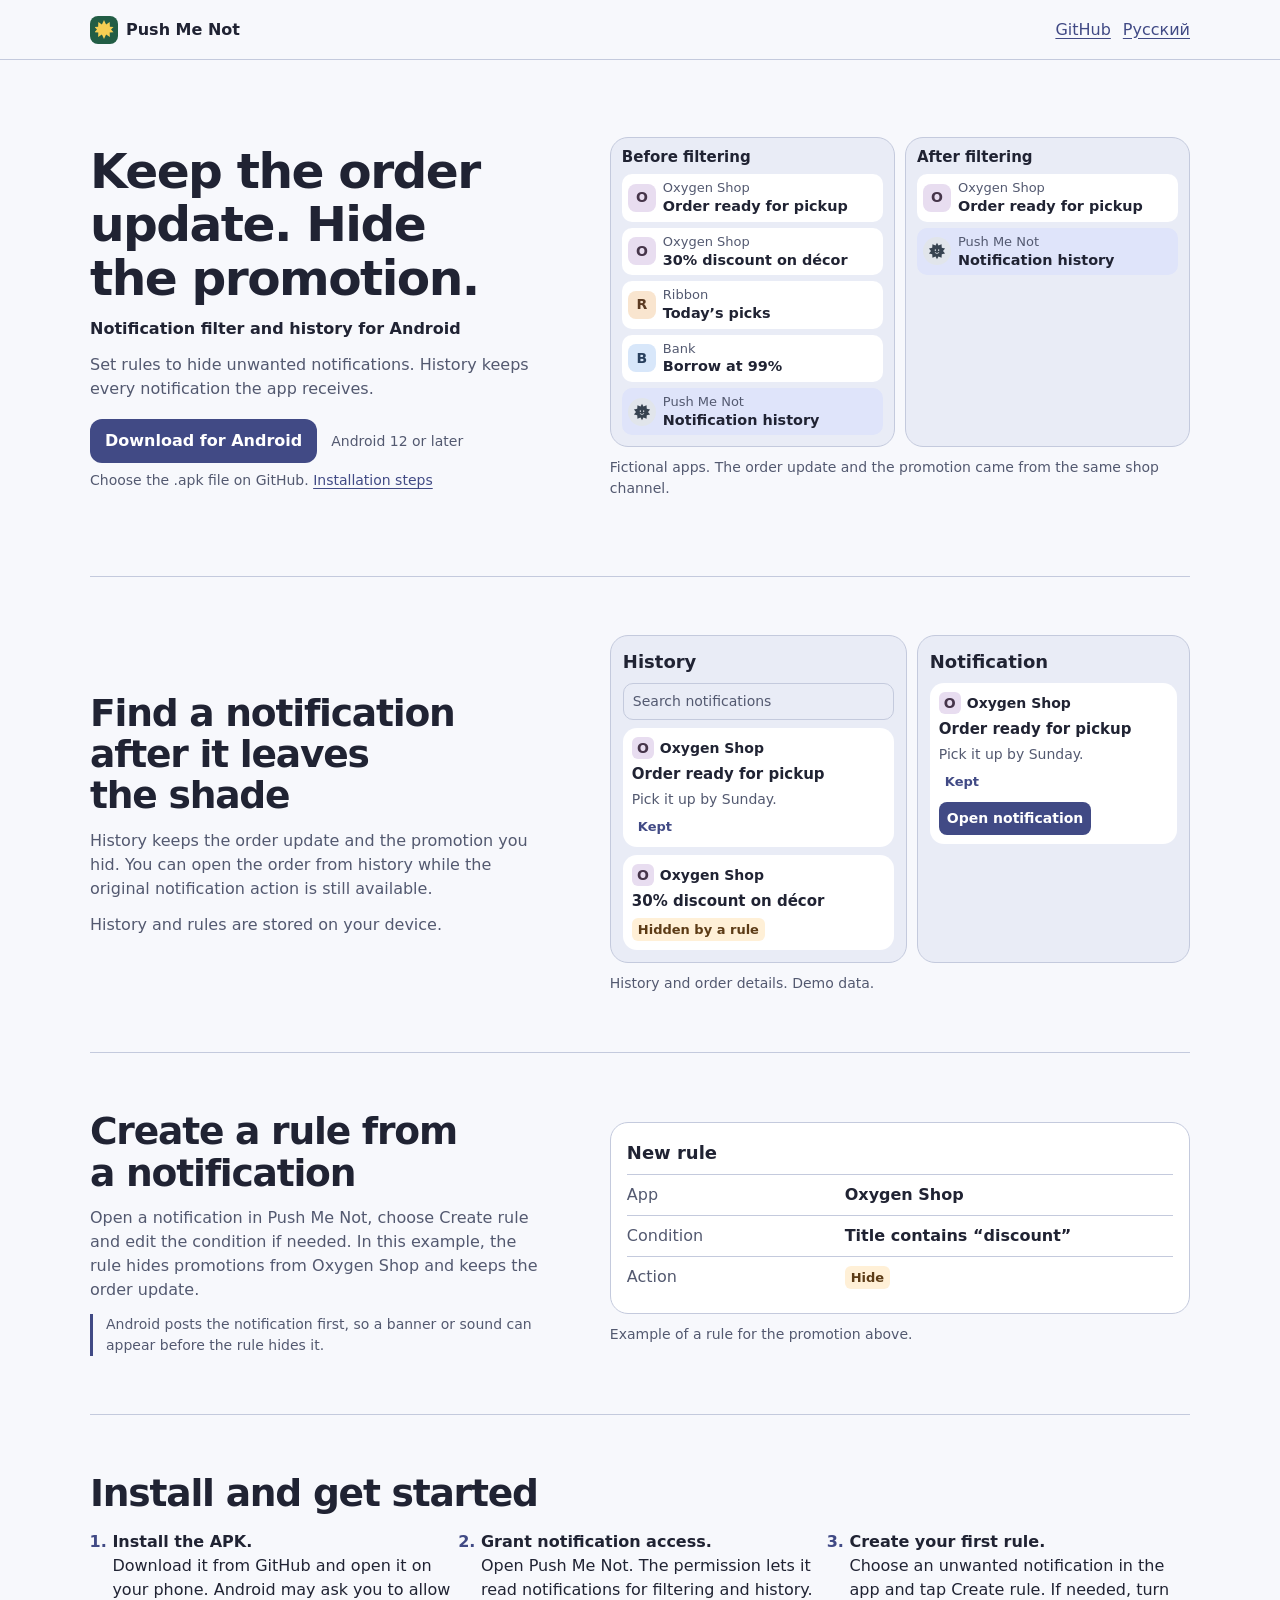
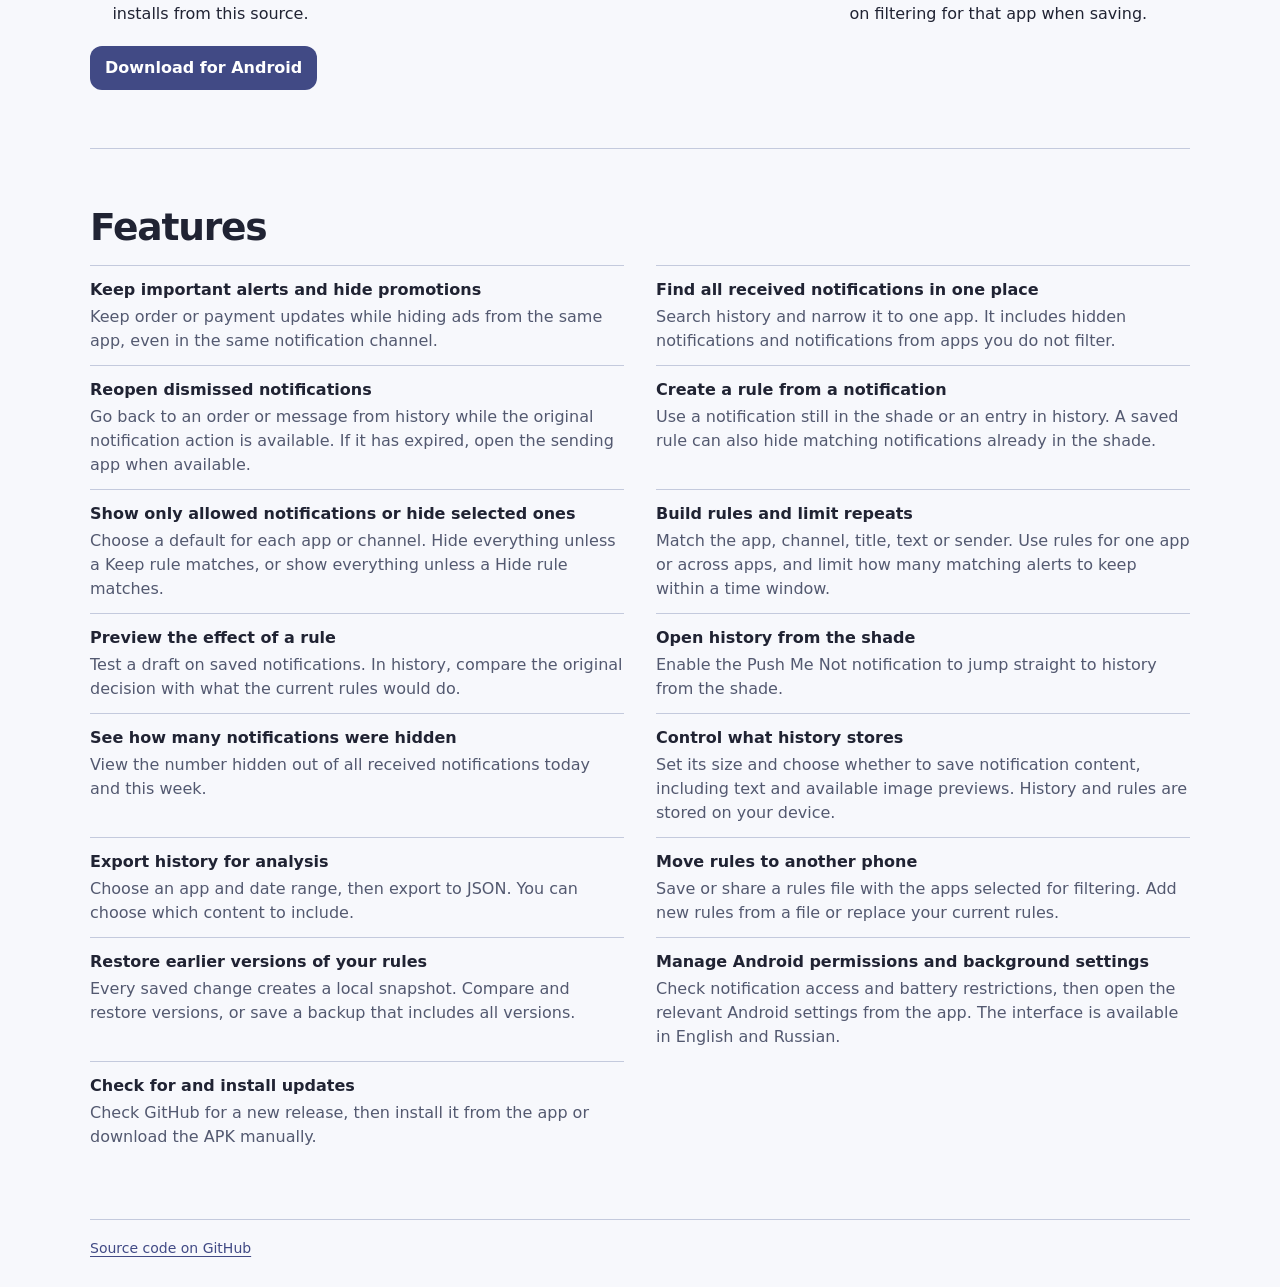
==== commit 8dd21bf2: "Add a fictional bank promotion to the website demo" ====
--- a/docs/index.html
+++ b/docs/index.html
@@ -35,7 +35,7 @@
       <div class="comparison">
         <div class="shade">
           <h2>Before filtering</h2>
-          <ul><li class="notice "><span class="app-icon shop-icon" aria-hidden="true">O</span><div><span class="source">Oxygen Shop</span><strong>Order ready for pickup</strong></div></li><li class="notice "><span class="app-icon shop-icon" aria-hidden="true">O</span><div><span class="source">Oxygen Shop</span><strong>30% discount on décor</strong></div></li><li class="notice "><span class="app-icon rec-icon" aria-hidden="true">R</span><div><span class="source">Ribbon</span><strong>Today’s picks</strong></div></li><li class="notice shortcut"><span class="app-icon shortcut-icon" aria-hidden="true"><span class="sun" aria-hidden="true"></span></span><div><span class="source">Push Me Not</span><strong>Notification history</strong></div></li></ul>
+          <ul><li class="notice "><span class="app-icon shop-icon" aria-hidden="true">O</span><div><span class="source">Oxygen Shop</span><strong>Order ready for pickup</strong></div></li><li class="notice "><span class="app-icon shop-icon" aria-hidden="true">O</span><div><span class="source">Oxygen Shop</span><strong>30% discount on décor</strong></div></li><li class="notice "><span class="app-icon rec-icon" aria-hidden="true">R</span><div><span class="source">Ribbon</span><strong>Today’s picks</strong></div></li><li class="notice"><span class="app-icon bank-icon" aria-hidden="true">B</span><div><span class="source">Bank</span><strong>Borrow at 99%</strong></div></li><li class="notice shortcut"><span class="app-icon shortcut-icon" aria-hidden="true"><span class="sun" aria-hidden="true"></span></span><div><span class="source">Push Me Not</span><strong>Notification history</strong></div></li></ul>
         </div>
         <div class="shade">
           <h2>After filtering</h2>
--- a/docs/style.css
+++ b/docs/style.css
@@ -113,6 +113,7 @@
 .notice.shortcut { background: var(--highlight); }
 .shop-icon { color: #46354a; background: #e8ddf0; }
 .rec-icon { color: #5b3a22; background: #f9e5cf; }
+.bank-icon { color: #29405e; background: #d8e7fa; }
 
 .feature, .install, .features {
   align-items: center;
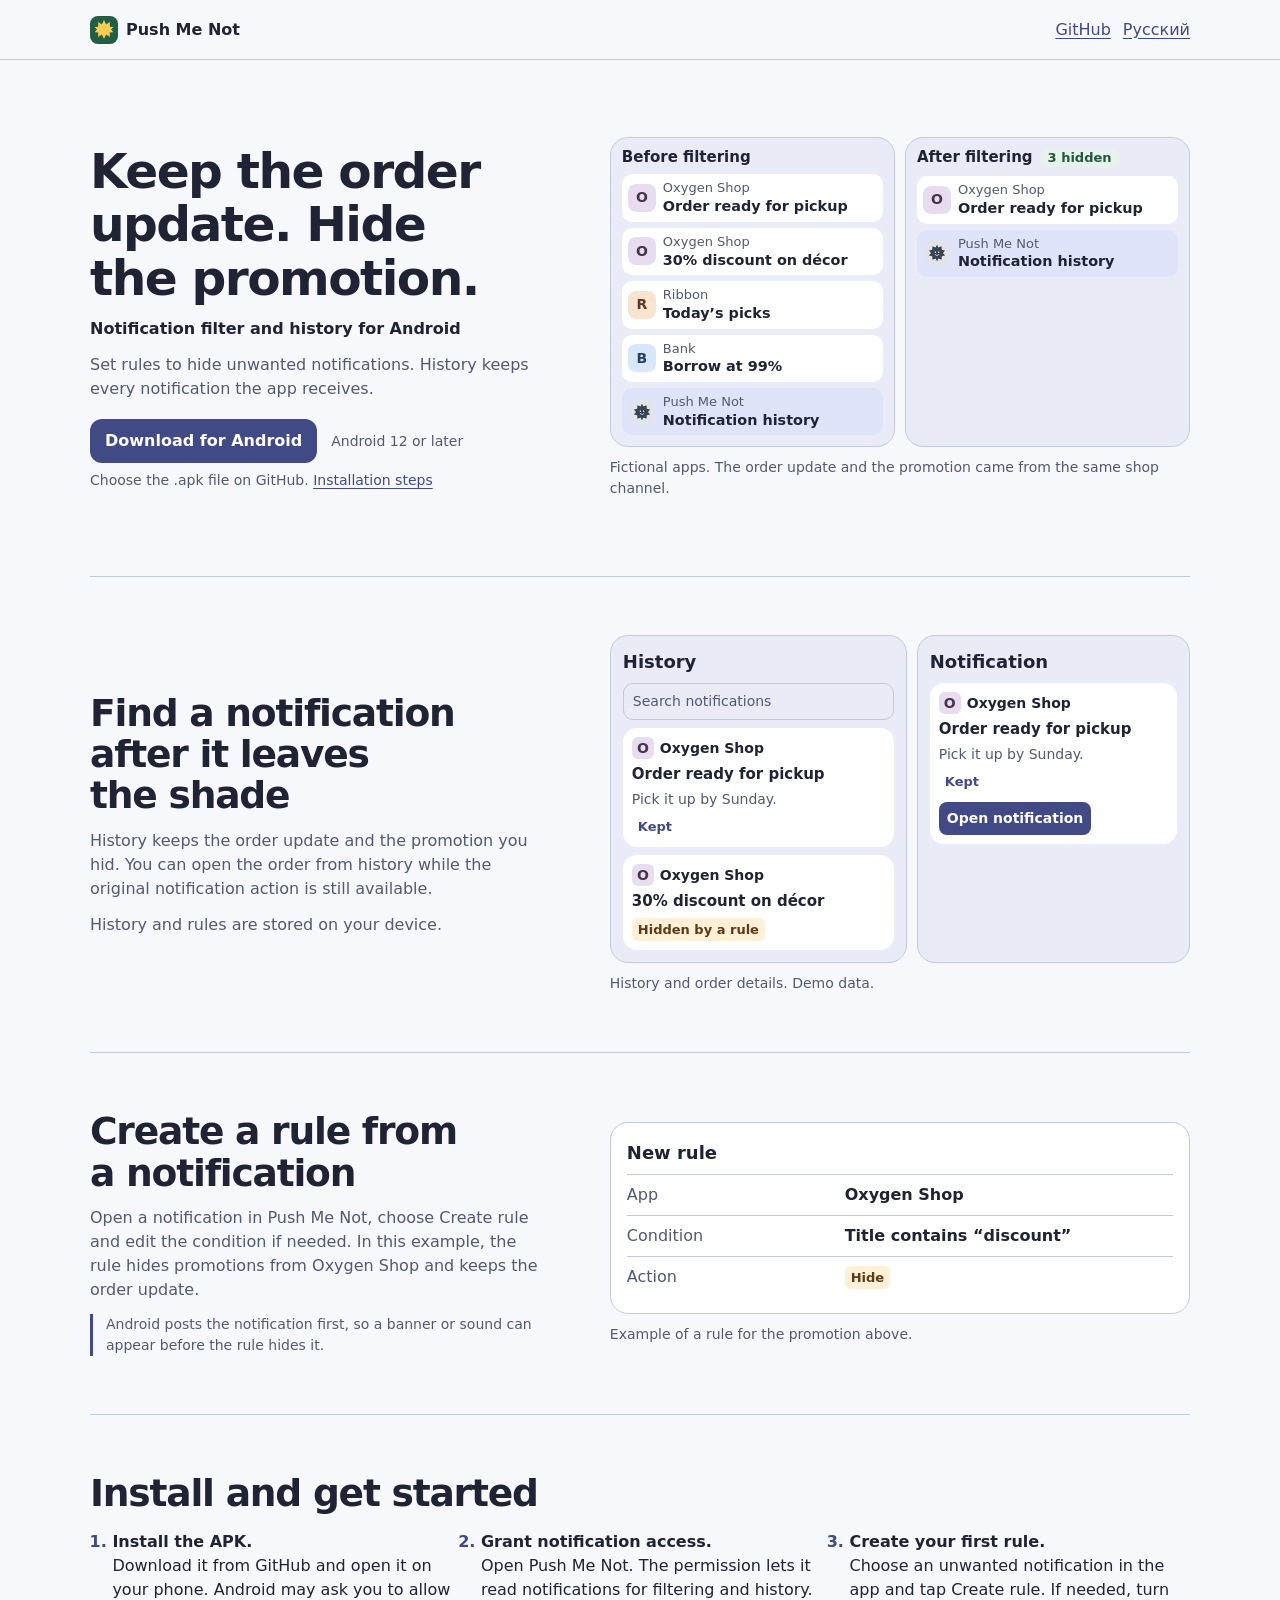
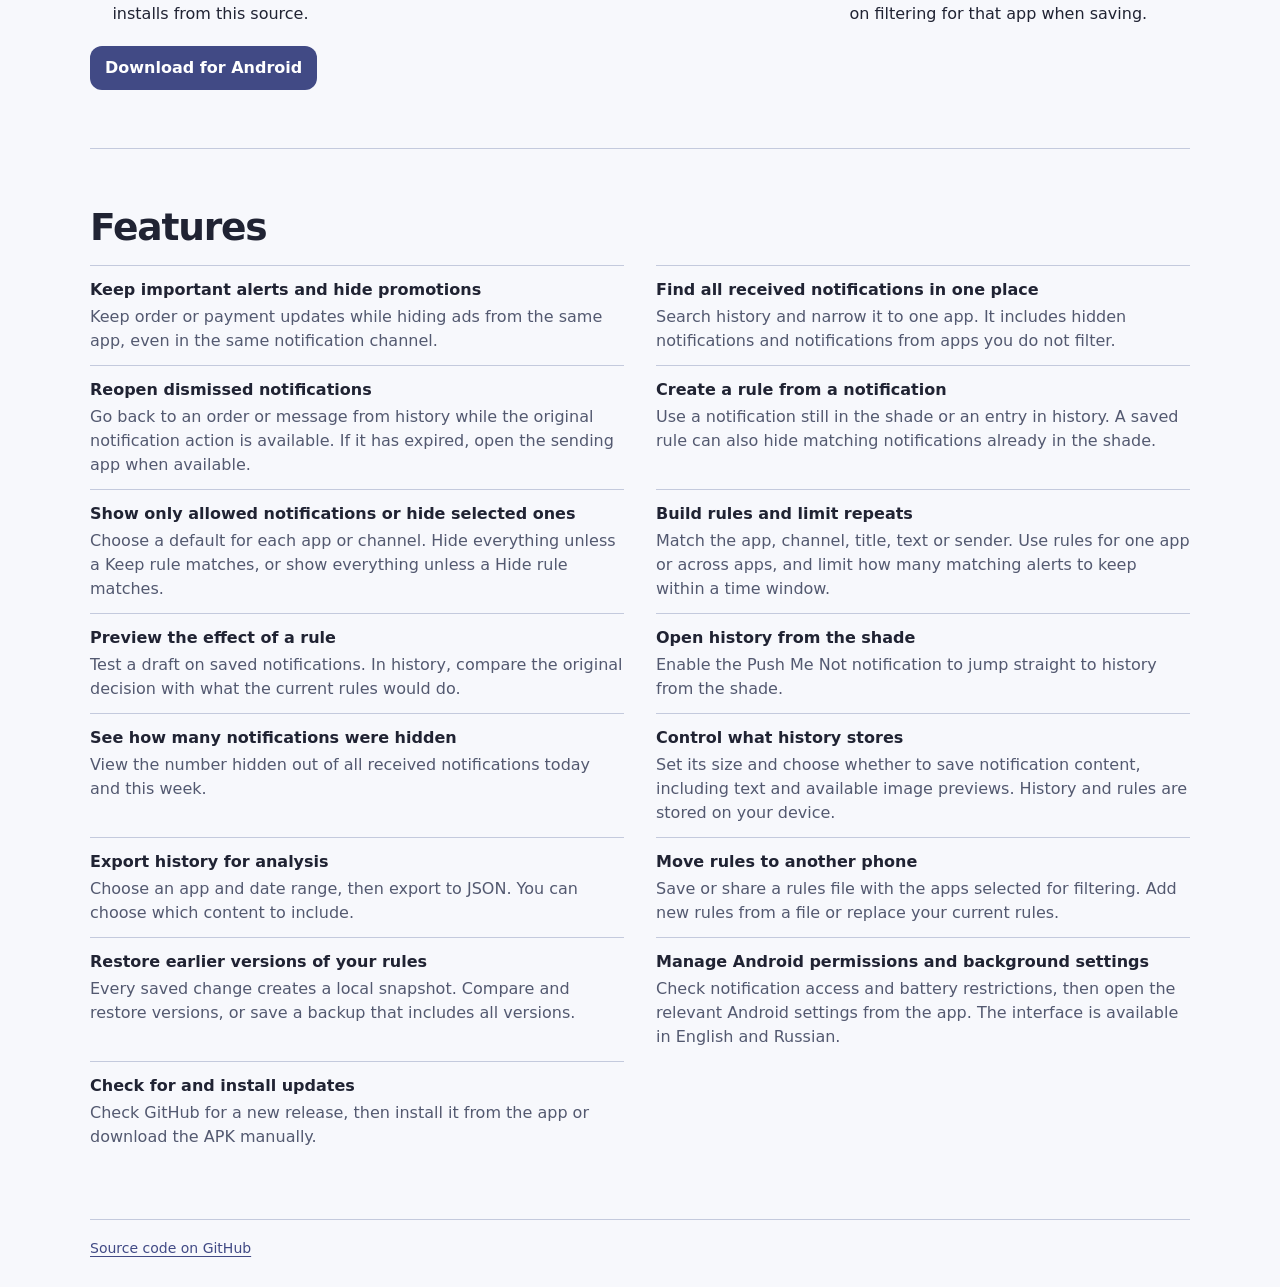
==== commit bee20a68: "Show the hidden notification count in the website demo" ====
--- a/docs/index.html
+++ b/docs/index.html
@@ -38,7 +38,7 @@
           <ul><li class="notice "><span class="app-icon shop-icon" aria-hidden="true">O</span><div><span class="source">Oxygen Shop</span><strong>Order ready for pickup</strong></div></li><li class="notice "><span class="app-icon shop-icon" aria-hidden="true">O</span><div><span class="source">Oxygen Shop</span><strong>30% discount on décor</strong></div></li><li class="notice "><span class="app-icon rec-icon" aria-hidden="true">R</span><div><span class="source">Ribbon</span><strong>Today’s picks</strong></div></li><li class="notice"><span class="app-icon bank-icon" aria-hidden="true">B</span><div><span class="source">Bank</span><strong>Borrow at 99%</strong></div></li><li class="notice shortcut"><span class="app-icon shortcut-icon" aria-hidden="true"><span class="sun" aria-hidden="true"></span></span><div><span class="source">Push Me Not</span><strong>Notification history</strong></div></li></ul>
         </div>
         <div class="shade">
-          <h2>After filtering</h2>
+          <h2 class="shade-result">After filtering <span class="hidden-count">3 hidden</span></h2>
           <ul><li class="notice "><span class="app-icon shop-icon" aria-hidden="true">O</span><div><span class="source">Oxygen Shop</span><strong>Order ready for pickup</strong></div></li><li class="notice shortcut"><span class="app-icon shortcut-icon" aria-hidden="true"><span class="sun" aria-hidden="true"></span></span><div><span class="source">Push Me Not</span><strong>Notification history</strong></div></li></ul>
         </div>
       </div>
--- a/docs/style.css
+++ b/docs/style.css
@@ -96,6 +96,15 @@
 .comparison { display: grid; grid-template-columns: repeat(2, minmax(0, 1fr)); gap: 10px; }
 .shade { min-width: 0; padding: 11px; border: 1px solid var(--line); border-radius: 18px; background: var(--well); }
 .shade h2 { margin: 0 0 9px; font-size: .9375rem; letter-spacing: 0; }
+.shade-result { display: flex; align-items: baseline; flex-wrap: wrap; gap: 4px 8px; text-wrap: wrap; }
+.hidden-count {
+  padding: 2px 7px;
+  border-radius: 6px;
+  color: light-dark(#21573b, #b6e4c6);
+  background: light-dark(#e8f2ec, #22342e);
+  font-size: .8125rem;
+  font-weight: 700;
+}
 .shade ul { display: grid; gap: 6px; padding: 0; list-style: none; }
 .notice {
   display: grid;
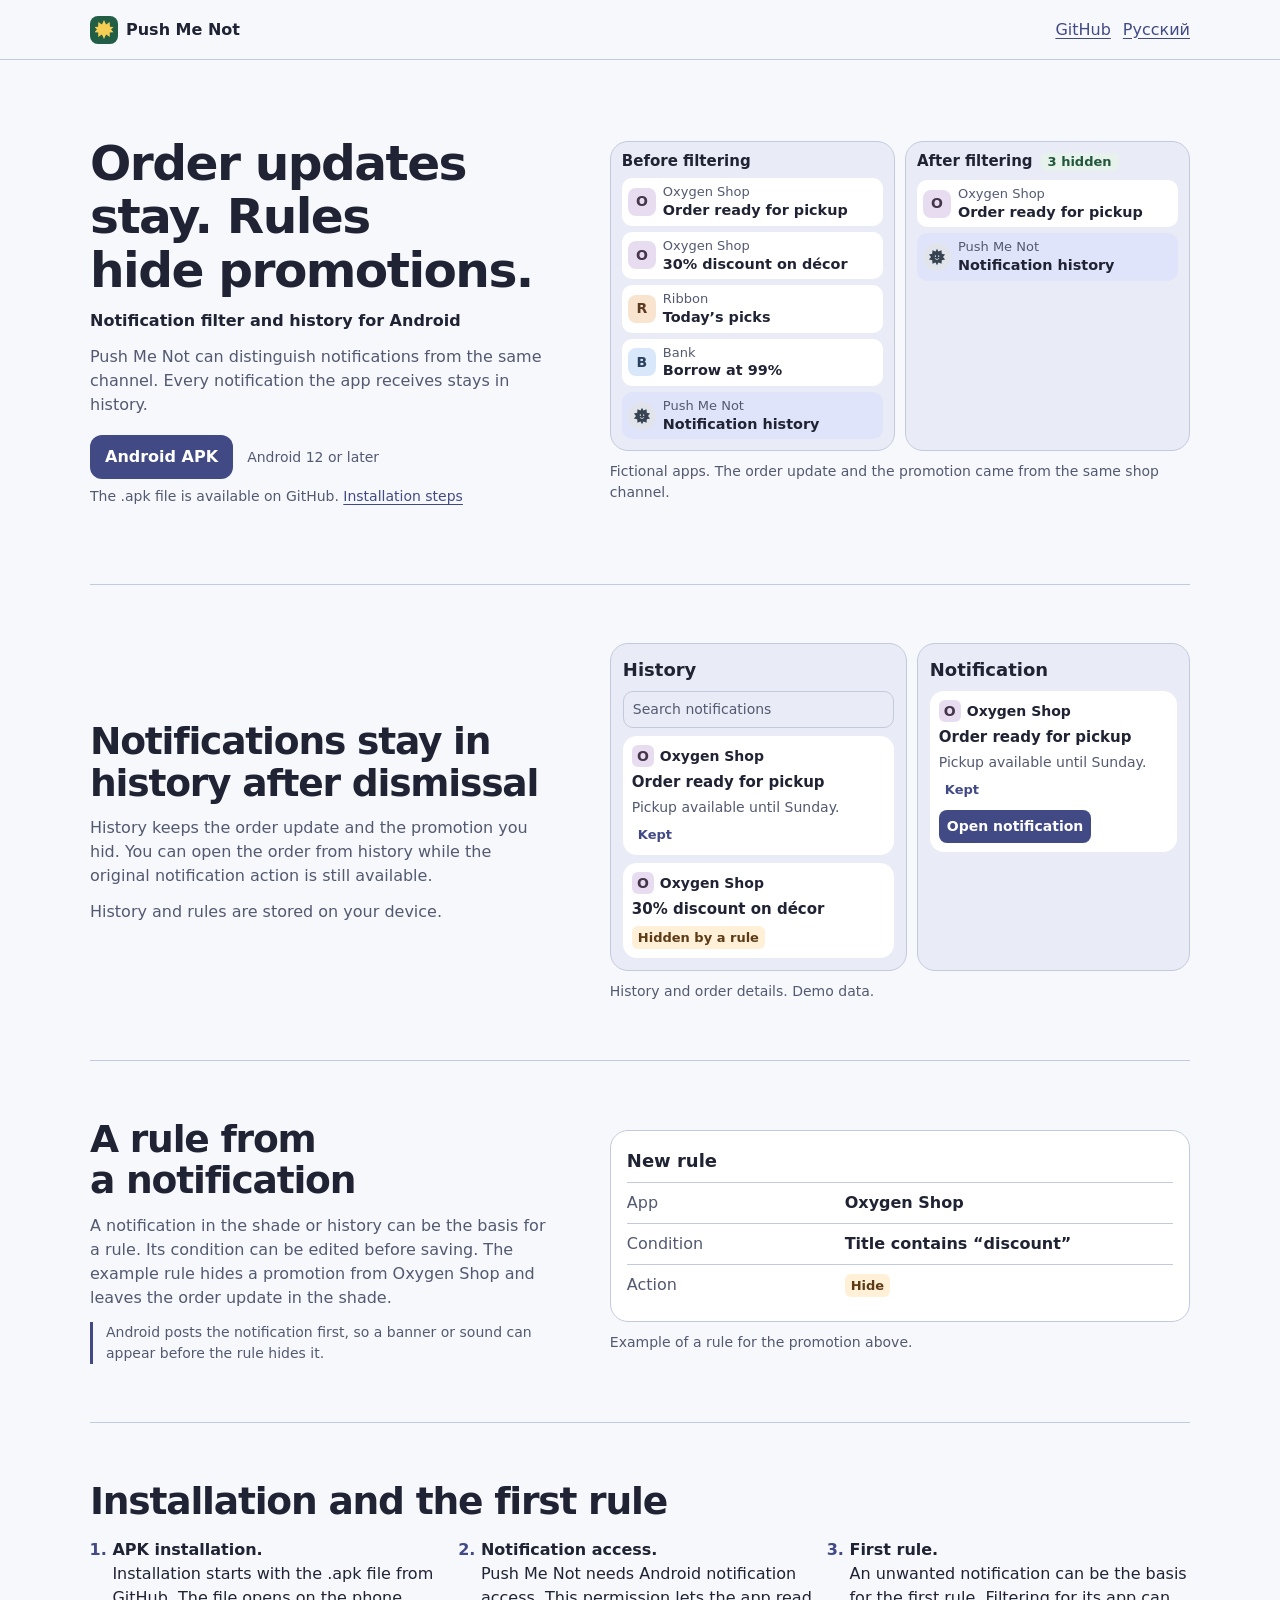
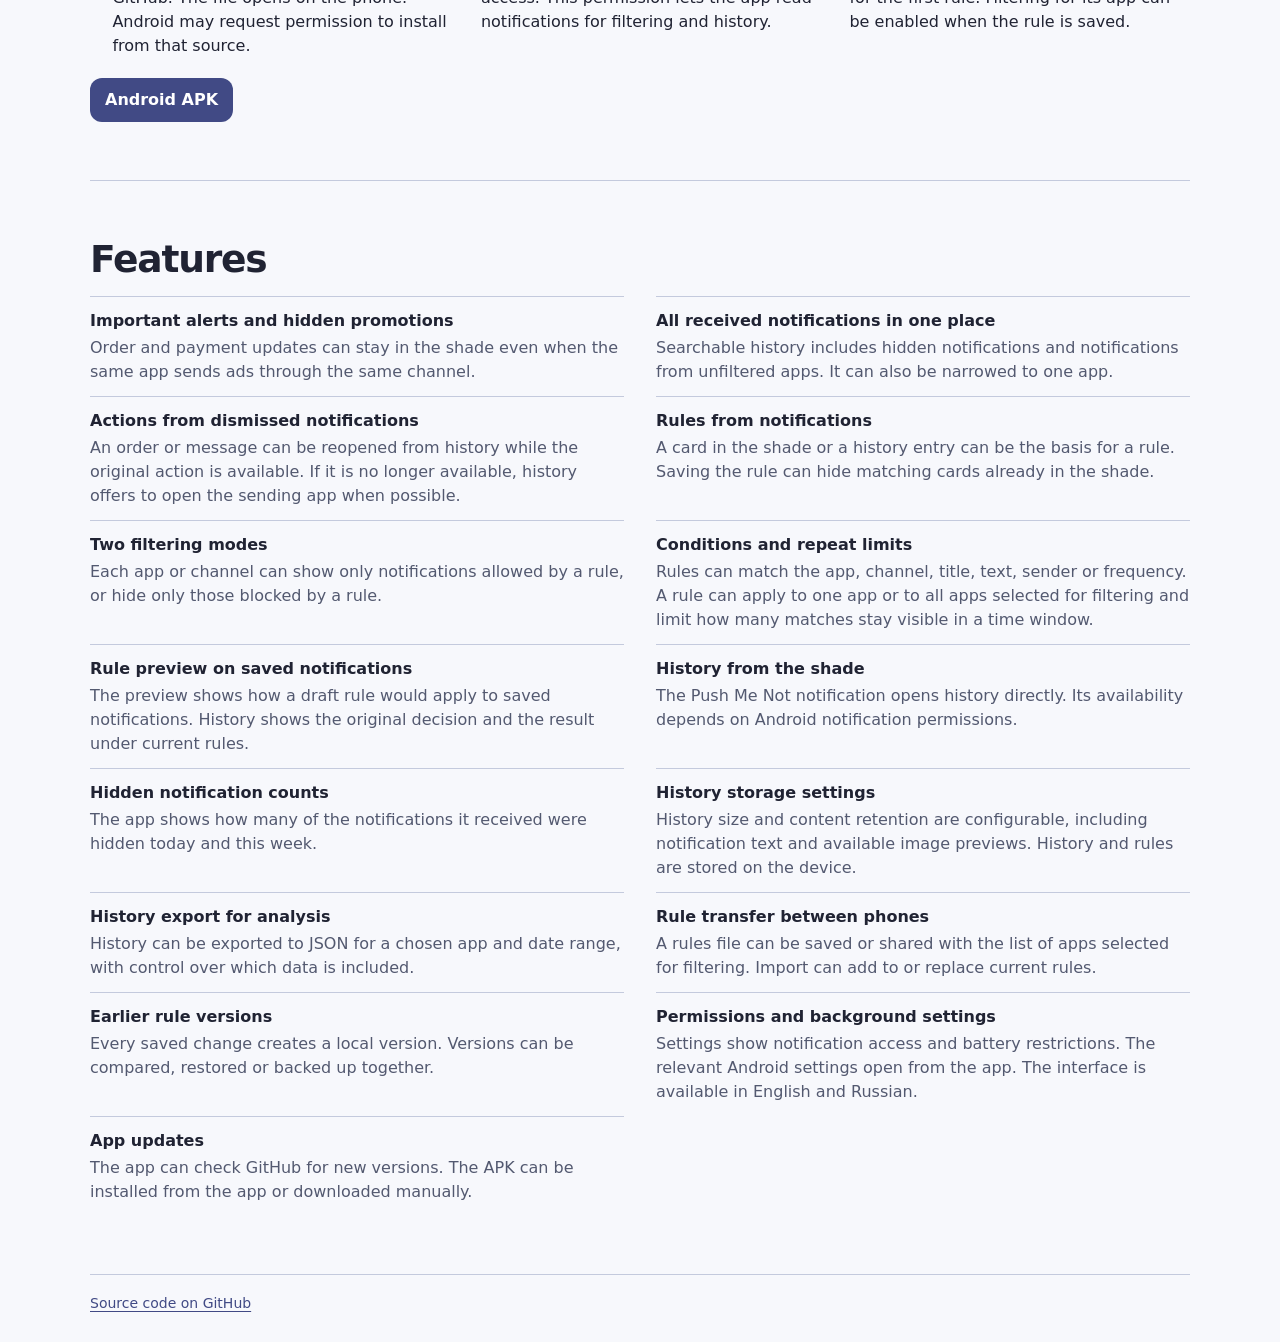
==== commit 5827b1c0: "Describe Push Me Not features on the project site" ====
--- a/docs/index.html
+++ b/docs/index.html
@@ -4,7 +4,7 @@
   <meta charset="utf-8">
   <meta name="viewport" content="width=device-width, initial-scale=1">
   <title>Push Me Not — Notification filter and history</title>
-  <meta name="description" content="Filter Android notifications with local rules and find received notifications in a searchable history.">
+  <meta name="description" content="An Android notification filter with custom rules and a searchable history of received notifications.">
   <link rel="alternate" hreflang="ru" href="ru/">
   <link rel="stylesheet" href="style.css">
 </head>
@@ -22,14 +22,14 @@
 <main class="wrap">
   <section class="hero" aria-labelledby="main-heading">
     <div class="hero-copy">
-      <h1 id="main-heading">Keep the order update. Hide the promotion.</h1>
+      <h1 id="main-heading">Order updates stay. Rules hide promotions.</h1>
       <p class="subtitle">Notification filter and history for Android</p>
-      <p class="lede">Set rules to hide unwanted notifications. History keeps every notification the app receives.</p>
+      <p class="lede">Push Me Not can distinguish notifications from the same channel. Every notification the app receives stays in history.</p>
       <div class="download">
-        <a class="button" href="https://github.com/VitalyOstanin/pushmenot/releases/latest">Download for Android</a>
+        <a class="button" href="https://github.com/VitalyOstanin/pushmenot/releases/latest">Android APK</a>
         <span>Android 12 or later</span>
       </div>
-      <p class="download-help">Choose the .apk file on GitHub. <a href="#install">Installation steps</a></p>
+      <p class="download-help">The .apk file is available on GitHub. <a href="#install">Installation steps</a></p>
     </div>
     <figure class="demo">
       <div class="comparison">
@@ -48,7 +48,7 @@
 
   <section class="feature history" aria-labelledby="history-heading">
     <div class="feature-copy">
-      <h2 id="history-heading">Find a notification after it leaves the shade</h2>
+      <h2 id="history-heading">Notifications stay in history after dismissal</h2>
       <p>History keeps the order update and the promotion you hid. You can open the order from history while the original notification action is still available.</p>
       <p>History and rules are stored on your device.</p>
     </div>
@@ -60,7 +60,7 @@
           <article class="entry">
           <div class="entry-app"><span class="app-icon shop-icon" aria-hidden="true">O</span><strong>Oxygen Shop</strong></div>
           <p class="entry-title">Order ready for pickup</p>
-          <p class="entry-body">Pick it up by Sunday.</p>
+          <p class="entry-body">Pickup available until Sunday.</p>
           <span class="status ">Kept</span>
         </article>
         <article class="entry">
@@ -75,7 +75,7 @@
           <div class="entry">
             <div class="entry-app"><span class="app-icon shop-icon" aria-hidden="true">O</span><strong>Oxygen Shop</strong></div>
             <p class="entry-title">Order ready for pickup</p>
-            <p class="entry-body">Pick it up by Sunday.</p>
+            <p class="entry-body">Pickup available until Sunday.</p>
             <span class="status">Kept</span>
             <span class="sample-action">Open notification</span>
           </div>
@@ -87,8 +87,8 @@
 
   <section class="feature rule" aria-labelledby="rule-heading">
     <div class="feature-copy">
-      <h2 id="rule-heading">Create a rule from a notification</h2>
-      <p>Open a notification in Push Me Not, choose Create rule and edit the condition if needed. In this example, the rule hides promotions from Oxygen Shop and keeps the order update.</p>
+      <h2 id="rule-heading">A rule from a notification</h2>
+      <p>A notification in the shade or history can be the basis for a rule. Its condition can be edited before saving. The example rule hides a promotion from Oxygen Shop and leaves the order update in the shade.</p>
       <p class="caveat">Android posts the notification first, so a banner or sound can appear before the rule hides it.</p>
     </div>
     <figure class="rule-figure">
@@ -105,33 +105,33 @@
   </section>
 
   <section class="install" id="install" aria-labelledby="install-heading">
-    <h2 id="install-heading">Install and get started</h2>
+    <h2 id="install-heading">Installation and the first rule</h2>
     <ol>
-      <li><strong>Install the APK.</strong> Download it from GitHub and open it on your phone. Android may ask you to allow installs from this source.</li>
-      <li><strong>Grant notification access.</strong> Open Push Me Not. The permission lets it read notifications for filtering and history.</li>
-      <li><strong>Create your first rule.</strong> Choose an unwanted notification in the app and tap Create rule. If needed, turn on filtering for that app when saving.</li>
+      <li><strong>APK installation.</strong> Installation starts with the .apk file from GitHub. The file opens on the phone. Android may request permission to install from that source.</li>
+      <li><strong>Notification access.</strong> Push Me Not needs Android notification access. This permission lets the app read notifications for filtering and history.</li>
+      <li><strong>First rule.</strong> An unwanted notification can be the basis for the first rule. Filtering for its app can be enabled when the rule is saved.</li>
     </ol>
-    <a class="button" href="https://github.com/VitalyOstanin/pushmenot/releases/latest">Download for Android</a>
+    <a class="button" href="https://github.com/VitalyOstanin/pushmenot/releases/latest">Android APK</a>
   </section>
 
   <section class="features" aria-labelledby="features-heading">
     <h2 id="features-heading">Features</h2>
     <ul class="feature-list">
-      <li><strong>Keep important alerts and hide promotions</strong><p>Keep order or payment updates while hiding ads from the same app, even in the same notification channel.</p></li>
-      <li><strong>Find all received notifications in one place</strong><p>Search history and narrow it to one app. It includes hidden notifications and notifications from apps you do not filter.</p></li>
-      <li><strong>Reopen dismissed notifications</strong><p>Go back to an order or message from history while the original notification action is available. If it has expired, open the sending app when available.</p></li>
-      <li><strong>Create a rule from a notification</strong><p>Use a notification still in the shade or an entry in history. A saved rule can also hide matching notifications already in the shade.</p></li>
-      <li><strong>Show only allowed notifications or hide selected ones</strong><p>Choose a default for each app or channel. Hide everything unless a Keep rule matches, or show everything unless a Hide rule matches.</p></li>
-      <li><strong>Build rules and limit repeats</strong><p>Match the app, channel, title, text or sender. Use rules for one app or across apps, and limit how many matching alerts to keep within a time window.</p></li>
-      <li><strong>Preview the effect of a rule</strong><p>Test a draft on saved notifications. In history, compare the original decision with what the current rules would do.</p></li>
-      <li><strong>Open history from the shade</strong><p>Enable the Push Me Not notification to jump straight to history from the shade.</p></li>
-      <li><strong>See how many notifications were hidden</strong><p>View the number hidden out of all received notifications today and this week.</p></li>
-      <li><strong>Control what history stores</strong><p>Set its size and choose whether to save notification content, including text and available image previews. History and rules are stored on your device.</p></li>
-      <li><strong>Export history for analysis</strong><p>Choose an app and date range, then export to JSON. You can choose which content to include.</p></li>
-      <li><strong>Move rules to another phone</strong><p>Save or share a rules file with the apps selected for filtering. Add new rules from a file or replace your current rules.</p></li>
-      <li><strong>Restore earlier versions of your rules</strong><p>Every saved change creates a local snapshot. Compare and restore versions, or save a backup that includes all versions.</p></li>
-      <li><strong>Manage Android permissions and background settings</strong><p>Check notification access and battery restrictions, then open the relevant Android settings from the app. The interface is available in English and Russian.</p></li>
-      <li><strong>Check for and install updates</strong><p>Check GitHub for a new release, then install it from the app or download the APK manually.</p></li>
+      <li><strong>Important alerts and hidden promotions</strong><p>Order and payment updates can stay in the shade even when the same app sends ads through the same channel.</p></li>
+      <li><strong>All received notifications in one place</strong><p>Searchable history includes hidden notifications and notifications from unfiltered apps. It can also be narrowed to one app.</p></li>
+      <li><strong>Actions from dismissed notifications</strong><p>An order or message can be reopened from history while the original action is available. If it is no longer available, history offers to open the sending app when possible.</p></li>
+      <li><strong>Rules from notifications</strong><p>A card in the shade or a history entry can be the basis for a rule. Saving the rule can hide matching cards already in the shade.</p></li>
+      <li><strong>Two filtering modes</strong><p>Each app or channel can show only notifications allowed by a rule, or hide only those blocked by a rule.</p></li>
+      <li><strong>Conditions and repeat limits</strong><p>Rules can match the app, channel, title, text, sender or frequency. A rule can apply to one app or to all apps selected for filtering and limit how many matches stay visible in a time window.</p></li>
+      <li><strong>Rule preview on saved notifications</strong><p>The preview shows how a draft rule would apply to saved notifications. History shows the original decision and the result under current rules.</p></li>
+      <li><strong>History from the shade</strong><p>The Push Me Not notification opens history directly. Its availability depends on Android notification permissions.</p></li>
+      <li><strong>Hidden notification counts</strong><p>The app shows how many of the notifications it received were hidden today and this week.</p></li>
+      <li><strong>History storage settings</strong><p>History size and content retention are configurable, including notification text and available image previews. History and rules are stored on the device.</p></li>
+      <li><strong>History export for analysis</strong><p>History can be exported to JSON for a chosen app and date range, with control over which data is included.</p></li>
+      <li><strong>Rule transfer between phones</strong><p>A rules file can be saved or shared with the list of apps selected for filtering. Import can add to or replace current rules.</p></li>
+      <li><strong>Earlier rule versions</strong><p>Every saved change creates a local version. Versions can be compared, restored or backed up together.</p></li>
+      <li><strong>Permissions and background settings</strong><p>Settings show notification access and battery restrictions. The relevant Android settings open from the app. The interface is available in English and Russian.</p></li>
+      <li><strong>App updates</strong><p>The app can check GitHub for new versions. The APK can be installed from the app or downloaded manually.</p></li>
     </ul>
   </section>
 </main>
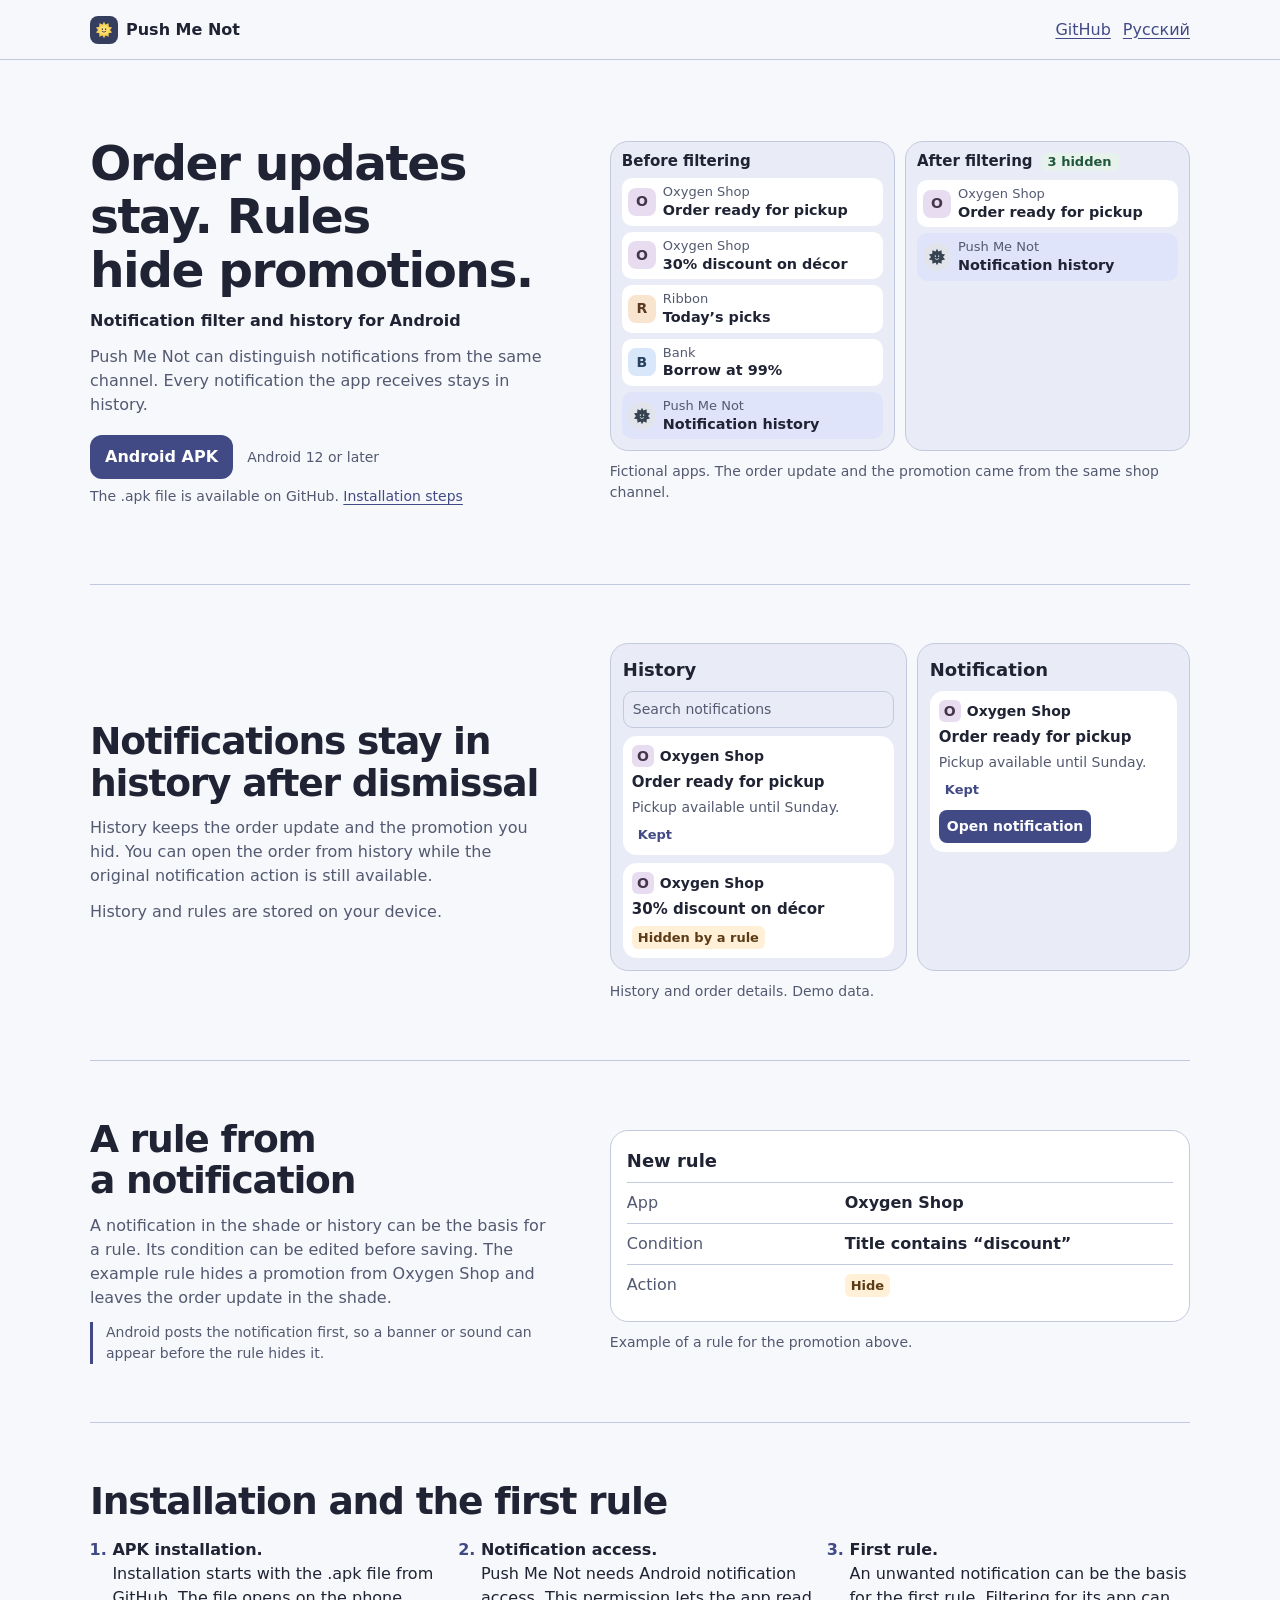
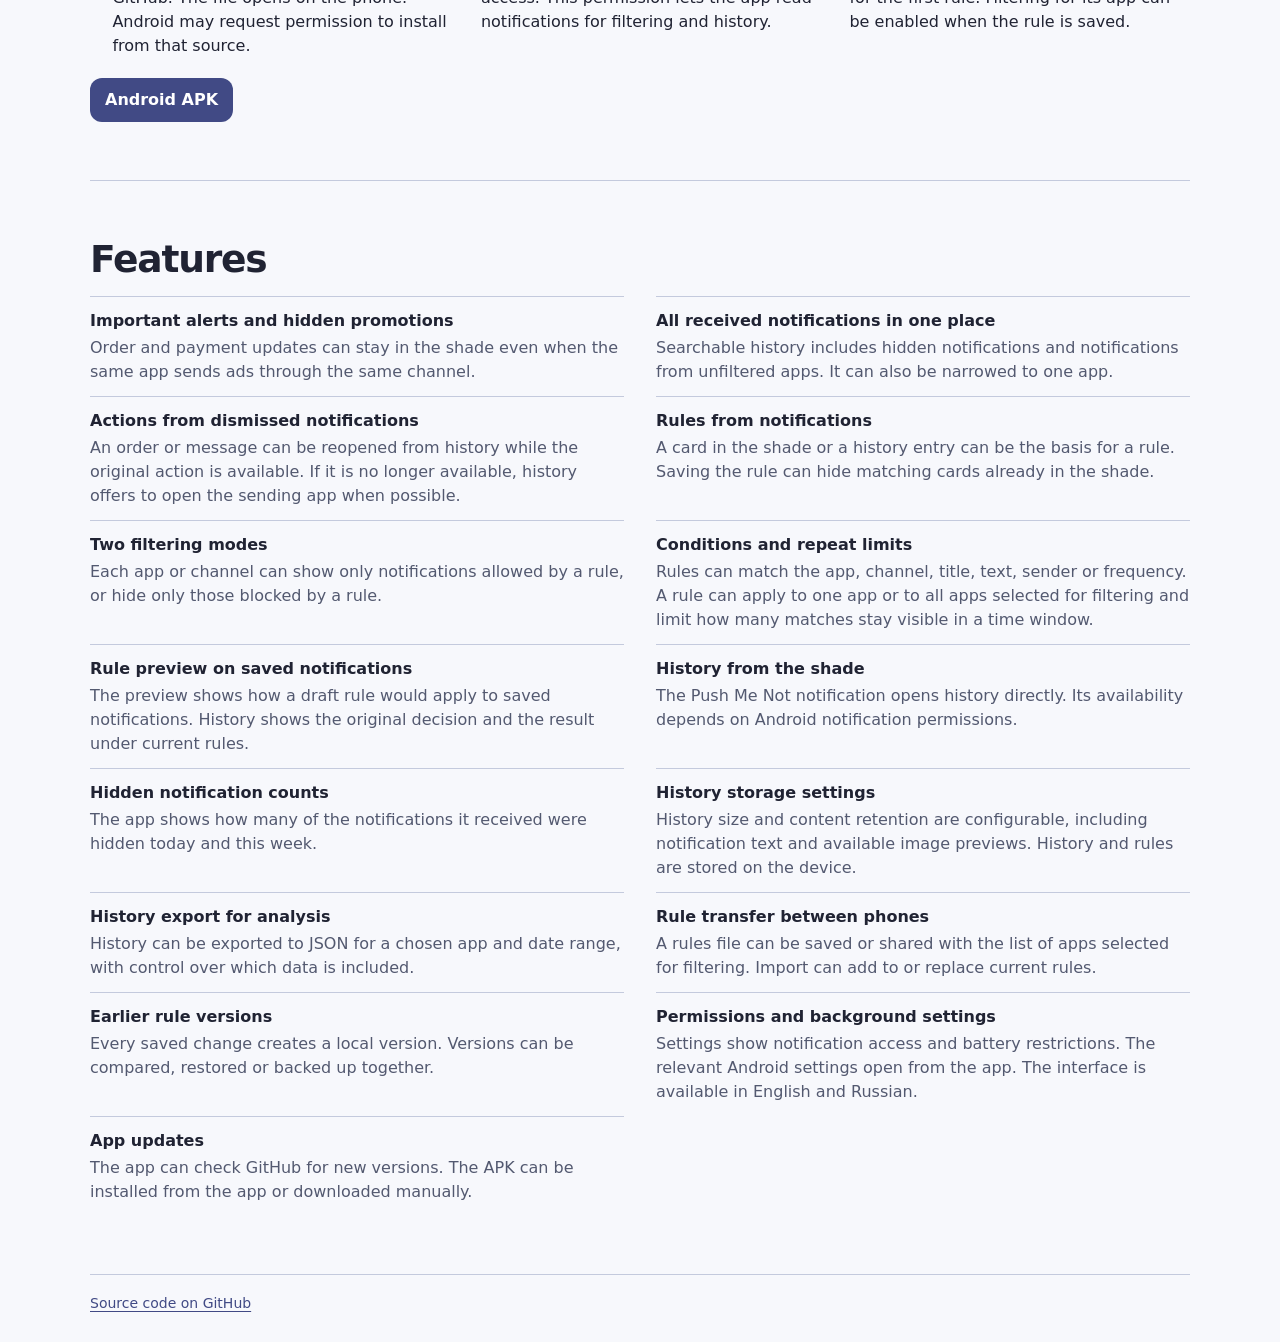
==== commit 76c5b89a: "Use the Android launcher icon on the project site" ====
--- a/docs/index.html
+++ b/docs/index.html
@@ -11,7 +11,7 @@
 <body>
 <header class="site-header">
   <div class="wrap header-inner">
-    <a class="brand" href="./"><span class="brand-icon"><span class="sun" aria-hidden="true"></span></span>Push Me Not</a>
+    <a class="brand" href="./"><img class="brand-icon" src="launcher-icon.svg" width="28" height="28" alt="">Push Me Not</a>
     <nav aria-label="Site navigation">
       <a href="https://github.com/VitalyOstanin/pushmenot">GitHub</a>
       <a href="ru/" class="language" hreflang="ru" lang="ru">Русский</a>
--- a/docs/style.css
+++ b/docs/style.css
@@ -11,7 +11,6 @@
   --highlight: light-dark(#dfe4fa, #363e60);
   --warning-bg: light-dark(#fff0d7, #50391f);
   --warning-ink: light-dark(#5c3b16, #ffdfaa);
-  --sun: #f5ce53;
   font: 16px/1.5 system-ui, sans-serif;
 }
 
@@ -40,33 +39,27 @@
   text-decoration: none;
 }
 .brand-icon, .app-icon {
-  display: grid;
-  place-items: center;
   flex: none;
   width: 28px;
   height: 28px;
   border-radius: 8px;
+}
+.app-icon {
+  display: grid;
+  place-items: center;
   font-size: .875rem;
   font-weight: 800;
 }
-.brand-icon { background: #225d45; }
 .shortcut-icon {
   border-radius: 50%;
   background: light-dark(#e1e5eb, #38434e);
   color: light-dark(#374350, #f0f3f7);
 }
-.sun {
-  width: 19px;
-  height: 19px;
-  background: var(--sun);
-  clip-path: polygon(50% 0,61% 24%,80% 10%,81% 35%,100% 37%,87% 50%,100% 65%,80% 66%,81% 89%,61% 76%,50% 100%,39% 76%,19% 89%,20% 66%,0 65%,13% 50%,0 37%,19% 35%,20% 10%,39% 24%);
-}
 
 .notice .shortcut-icon .sun {
   width: 100%;
   height: 100%;
   background: currentColor;
-  clip-path: none;
   mask: url("data:image/svg+xml,%3Csvg%20xmlns%3D%22http%3A//www.w3.org/2000/svg%22%20viewBox%3D%220%200%20108%20108%22%3E%3Cpath%20transform%3D%22translate%2814%2014%29%20scale%280.8%200.8%29%22%20fill%3D%22%23fff%22%20fill-rule%3D%22evenodd%22%20d%3D%22M50%2C10%20L57%2C24%2072%2C18%2073%2C34%2089%2C38%2079%2C50%2089%2C62%2073%2C66%2072%2C82%2057%2C76%2050%2C90%2043%2C76%2028%2C82%2027%2C66%2011%2C62%2021%2C50%2011%2C38%2027%2C34%2028%2C18%2043%2C24%20Z%20M45%2C46%20A3%2C4%200%2C1%201%2C39%2C46%20A3%2C4%200%2C1%201%2C45%2C46%20Z%20M61%2C46%20A3%2C4%200%2C1%201%2C55%2C46%20A3%2C4%200%2C1%201%2C61%2C46%20Z%20M40%2C58.1%20Q50%2C67.9%2060%2C58.1%20A1.5%2C1.5%200%2C0%200%2C58%2C55.9%20Q50%2C63.1%2042%2C55.9%20A1.5%2C1.5%200%2C0%200%2C40%2C58.1%20Z%22/%3E%3C/svg%3E") center / contain no-repeat;
 }
 
